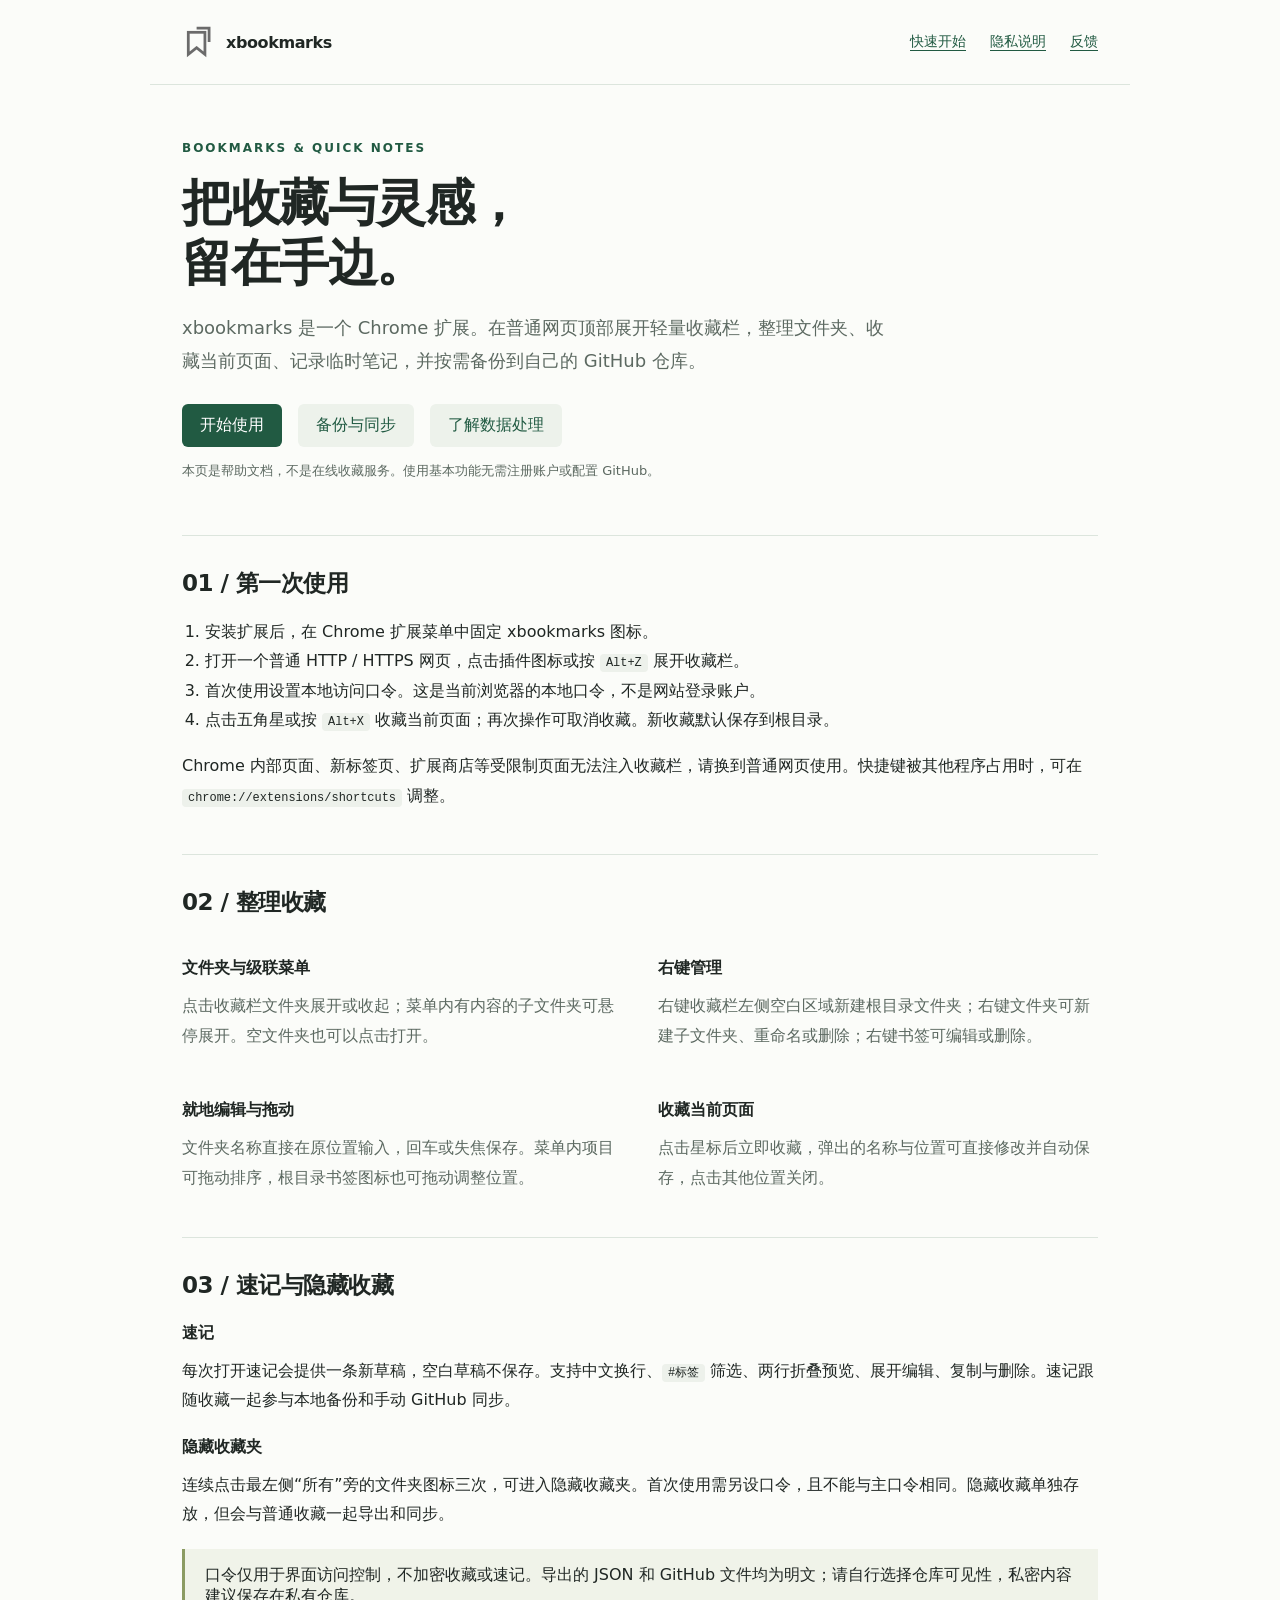
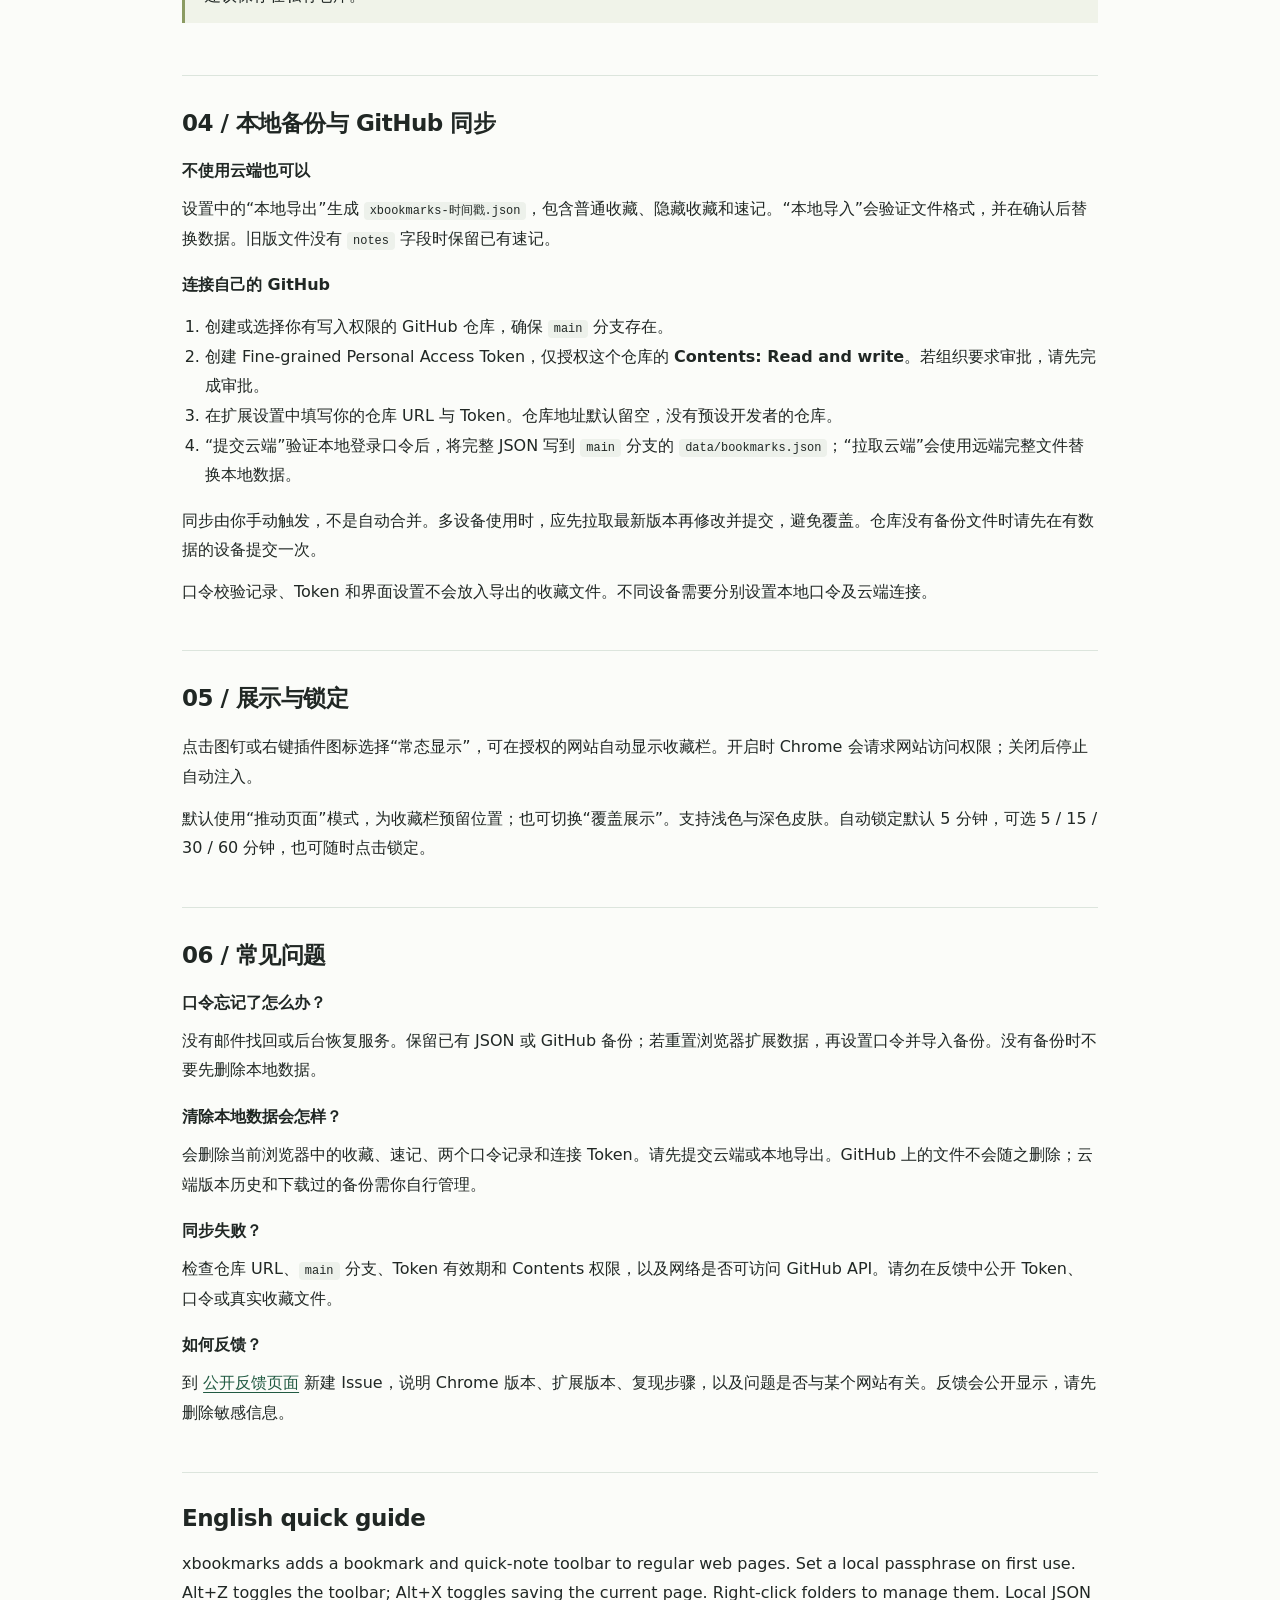
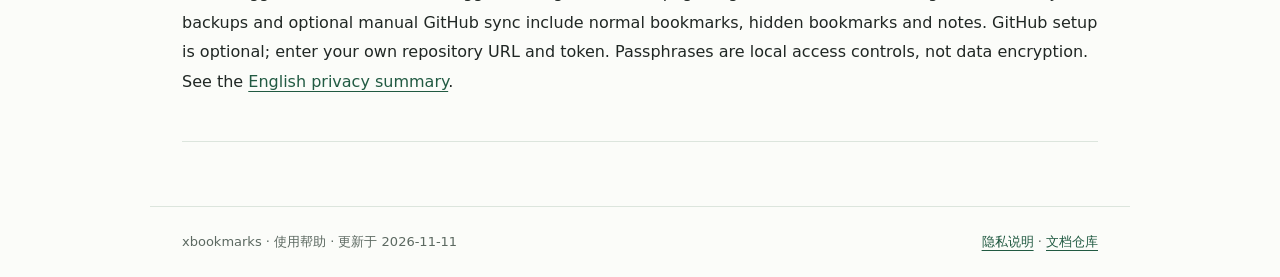
==== index.html @ 3bd1b0a8 "docs: publish xbookmarks help and privacy policy" ====
<!doctype html>
<html lang="zh-CN"><head><meta charset="utf-8"><meta name="viewport" content="width=device-width,initial-scale=1"><meta name="description" content="xbookmarks 使用帮助：网页顶部收藏栏、文件夹、速记、本地备份及 GitHub 同步。"><title>xbookmarks · 使用帮助</title><link rel="icon" href="icon.png"><link rel="stylesheet" href="style.css"></head><body>
<header><a class="brand" href="./"><img src="icon.png" alt="">xbookmarks</a><nav><a href="#start">快速开始</a><a href="privacy.html">隐私说明</a><a href="https://github.com/in23555/xbookmarks-help/issues">反馈</a></nav></header>
<main><div class="hero"><div class="eyebrow">Bookmarks &amp; quick notes</div><h1>把收藏与灵感，<br>留在手边。</h1><p class="lead">xbookmarks 是一个 Chrome 扩展。在普通网页顶部展开轻量收藏栏，整理文件夹、收藏当前页面、记录临时笔记，并按需备份到自己的 GitHub 仓库。</p><div class="links"><a class="button" href="#start">开始使用</a><a class="button quiet" href="#backup">备份与同步</a><a class="button quiet" href="privacy.html">了解数据处理</a></div><p class="small">本页是帮助文档，不是在线收藏服务。使用基本功能无需注册账户或配置 GitHub。</p></div>
<section id="start"><h2>01 / 第一次使用</h2><ol><li>安装扩展后，在 Chrome 扩展菜单中固定 xbookmarks 图标。</li><li>打开一个普通 HTTP / HTTPS 网页，点击插件图标或按 <kbd>Alt+Z</kbd> 展开收藏栏。</li><li>首次使用设置本地访问口令。这是当前浏览器的本地口令，不是网站登录账户。</li><li>点击五角星或按 <kbd>Alt+X</kbd> 收藏当前页面；再次操作可取消收藏。新收藏默认保存到根目录。</li></ol><p>Chrome 内部页面、新标签页、扩展商店等受限制页面无法注入收藏栏，请换到普通网页使用。快捷键被其他程序占用时，可在 <code>chrome://extensions/shortcuts</code> 调整。</p></section>
<section><h2>02 / 整理收藏</h2><div class="grid"><div><h3>文件夹与级联菜单</h3><p>点击收藏栏文件夹展开或收起；菜单内有内容的子文件夹可悬停展开。空文件夹也可以点击打开。</p></div><div><h3>右键管理</h3><p>右键收藏栏左侧空白区域新建根目录文件夹；右键文件夹可新建子文件夹、重命名或删除；右键书签可编辑或删除。</p></div><div><h3>就地编辑与拖动</h3><p>文件夹名称直接在原位置输入，回车或失焦保存。菜单内项目可拖动排序，根目录书签图标也可拖动调整位置。</p></div><div><h3>收藏当前页面</h3><p>点击星标后立即收藏，弹出的名称与位置可直接修改并自动保存，点击其他位置关闭。</p></div></div></section>
<section><h2>03 / 速记与隐藏收藏</h2><h3>速记</h3><p>每次打开速记会提供一条新草稿，空白草稿不保存。支持中文换行、<code>#标签</code> 筛选、两行折叠预览、展开编辑、复制与删除。速记跟随收藏一起参与本地备份和手动 GitHub 同步。</p><h3>隐藏收藏夹</h3><p>连续点击最左侧“所有”旁的文件夹图标三次，可进入隐藏收藏夹。首次使用需另设口令，且不能与主口令相同。隐藏收藏单独存放，但会与普通收藏一起导出和同步。</p><div class="notice">口令仅用于界面访问控制，不加密收藏或速记。导出的 JSON 和 GitHub 文件均为明文；请自行选择仓库可见性，私密内容建议保存在私有仓库。</div></section>
<section id="backup"><h2>04 / 本地备份与 GitHub 同步</h2><h3>不使用云端也可以</h3><p>设置中的“本地导出”生成 <code>xbookmarks-时间戳.json</code>，包含普通收藏、隐藏收藏和速记。“本地导入”会验证文件格式，并在确认后替换数据。旧版文件没有 <code>notes</code> 字段时保留已有速记。</p><h3>连接自己的 GitHub</h3><ol><li>创建或选择你有写入权限的 GitHub 仓库，确保 <code>main</code> 分支存在。</li><li>创建 Fine-grained Personal Access Token，仅授权这个仓库的 <strong>Contents: Read and write</strong>。若组织要求审批，请先完成审批。</li><li>在扩展设置中填写你的仓库 URL 与 Token。仓库地址默认留空，没有预设开发者的仓库。</li><li>“提交云端”验证本地登录口令后，将完整 JSON 写到 <code>main</code> 分支的 <code>data/bookmarks.json</code>；“拉取云端”会使用远端完整文件替换本地数据。</li></ol><p>同步由你手动触发，不是自动合并。多设备使用时，应先拉取最新版本再修改并提交，避免覆盖。仓库没有备份文件时请先在有数据的设备提交一次。</p><p>口令校验记录、Token 和界面设置不会放入导出的收藏文件。不同设备需要分别设置本地口令及云端连接。</p></section>
<section><h2>05 / 展示与锁定</h2><p>点击图钉或右键插件图标选择“常态显示”，可在授权的网站自动显示收藏栏。开启时 Chrome 会请求网站访问权限；关闭后停止自动注入。</p><p>默认使用“推动页面”模式，为收藏栏预留位置；也可切换“覆盖展示”。支持浅色与深色皮肤。自动锁定默认 5 分钟，可选 5 / 15 / 30 / 60 分钟，也可随时点击锁定。</p></section>
<section><h2>06 / 常见问题</h2><h3>口令忘记了怎么办？</h3><p>没有邮件找回或后台恢复服务。保留已有 JSON 或 GitHub 备份；若重置浏览器扩展数据，再设置口令并导入备份。没有备份时不要先删除本地数据。</p><h3>清除本地数据会怎样？</h3><p>会删除当前浏览器中的收藏、速记、两个口令记录和连接 Token。请先提交云端或本地导出。GitHub 上的文件不会随之删除；云端版本历史和下载过的备份需你自行管理。</p><h3>同步失败？</h3><p>检查仓库 URL、<code>main</code> 分支、Token 有效期和 Contents 权限，以及网络是否可访问 GitHub API。请勿在反馈中公开 Token、口令或真实收藏文件。</p><h3>如何反馈？</h3><p>到 <a href="https://github.com/in23555/xbookmarks-help/issues">公开反馈页面</a> 新建 Issue，说明 Chrome 版本、扩展版本、复现步骤，以及问题是否与某个网站有关。反馈会公开显示，请先删除敏感信息。</p></section>
<section lang="en"><h2>English quick guide</h2><p>xbookmarks adds a bookmark and quick-note toolbar to regular web pages. Set a local passphrase on first use. Alt+Z toggles the toolbar; Alt+X toggles saving the current page. Right-click folders to manage them. Local JSON backups and optional manual GitHub sync include normal bookmarks, hidden bookmarks and notes. GitHub setup is optional; enter your own repository URL and token. Passphrases are local access controls, not data encryption. See the <a href="privacy.html#english">English privacy summary</a>.</p></section>
</main><footer><span>xbookmarks · 使用帮助 · 更新于 2026-11-11</span><span><a href="privacy.html">隐私说明</a> · <a href="https://github.com/in23555/xbookmarks-help">文档仓库</a></span></footer></body></html>
---- style.css ----
:root{color-scheme:light;--ink:#202724;--muted:#5c6961;--line:#dce5dd;--paper:#fbfcf9;--accent:#215a42;font-family:system-ui,"Microsoft YaHei UI",sans-serif;background:var(--paper);color:var(--ink)}*{box-sizing:border-box}body{margin:0}a{color:var(--accent);text-underline-offset:4px}header,main,footer{max-width:980px;margin:auto;padding:26px 32px}header{display:flex;align-items:center;justify-content:space-between;border-bottom:1px solid var(--line)}.brand{display:flex;align-items:center;gap:12px;text-decoration:none;color:var(--ink);font-weight:700;letter-spacing:-.4px}.brand img{width:32px;height:32px}nav{display:flex;gap:24px;font-size:14px}main{padding-top:56px;padding-bottom:64px}.eyebrow{font-size:12px;font-weight:650;letter-spacing:2px;color:var(--accent);text-transform:uppercase}h1{font-size:clamp(30px,5vw,50px);letter-spacing:-1.5px;line-height:1.2;margin:18px 0}h2{font-size:23px;letter-spacing:-.5px;margin:0 0 18px}h3{font-size:16px;margin:22px 0 8px}p,li{line-height:1.85}p{margin:12px 0}.lead{max-width:720px;font-size:18px;color:var(--muted)}.hero{padding-bottom:40px;border-bottom:1px solid var(--line)}.links{display:flex;gap:16px;margin-top:26px;flex-wrap:wrap}.button{display:inline-block;padding:11px 18px;background:var(--accent);color:white;border-radius:6px;text-decoration:none}.quiet{background:#edf2eb;color:var(--accent)}section{padding:32px 0;border-bottom:1px solid var(--line)}.grid{display:grid;grid-template-columns:1fr 1fr;gap:16px 36px}.grid p{color:var(--muted)}code,kbd{background:#edf1eb;padding:2px 6px;border-radius:4px;font-size:.92em;overflow-wrap:anywhere}table{border-collapse:collapse;width:100%;font-size:14px}td,th{border-bottom:1px solid var(--line);padding:12px;text-align:left;vertical-align:top}th{font-weight:650}ul,ol{padding-left:23px}.notice{padding:16px 20px;background:#f0f3e9;border-left:3px solid #8b9b62;margin:20px 0}.small,footer{font-size:13px;color:var(--muted)}footer{border-top:1px solid var(--line);display:flex;justify-content:space-between;gap:12px}strong{font-weight:650}@media(max-width:620px){header,main,footer{padding-left:20px;padding-right:20px}nav{gap:12px}.grid{grid-template-columns:1fr}main{padding-top:36px}footer{display:block}table{font-size:12px}td,th{padding:8px}}
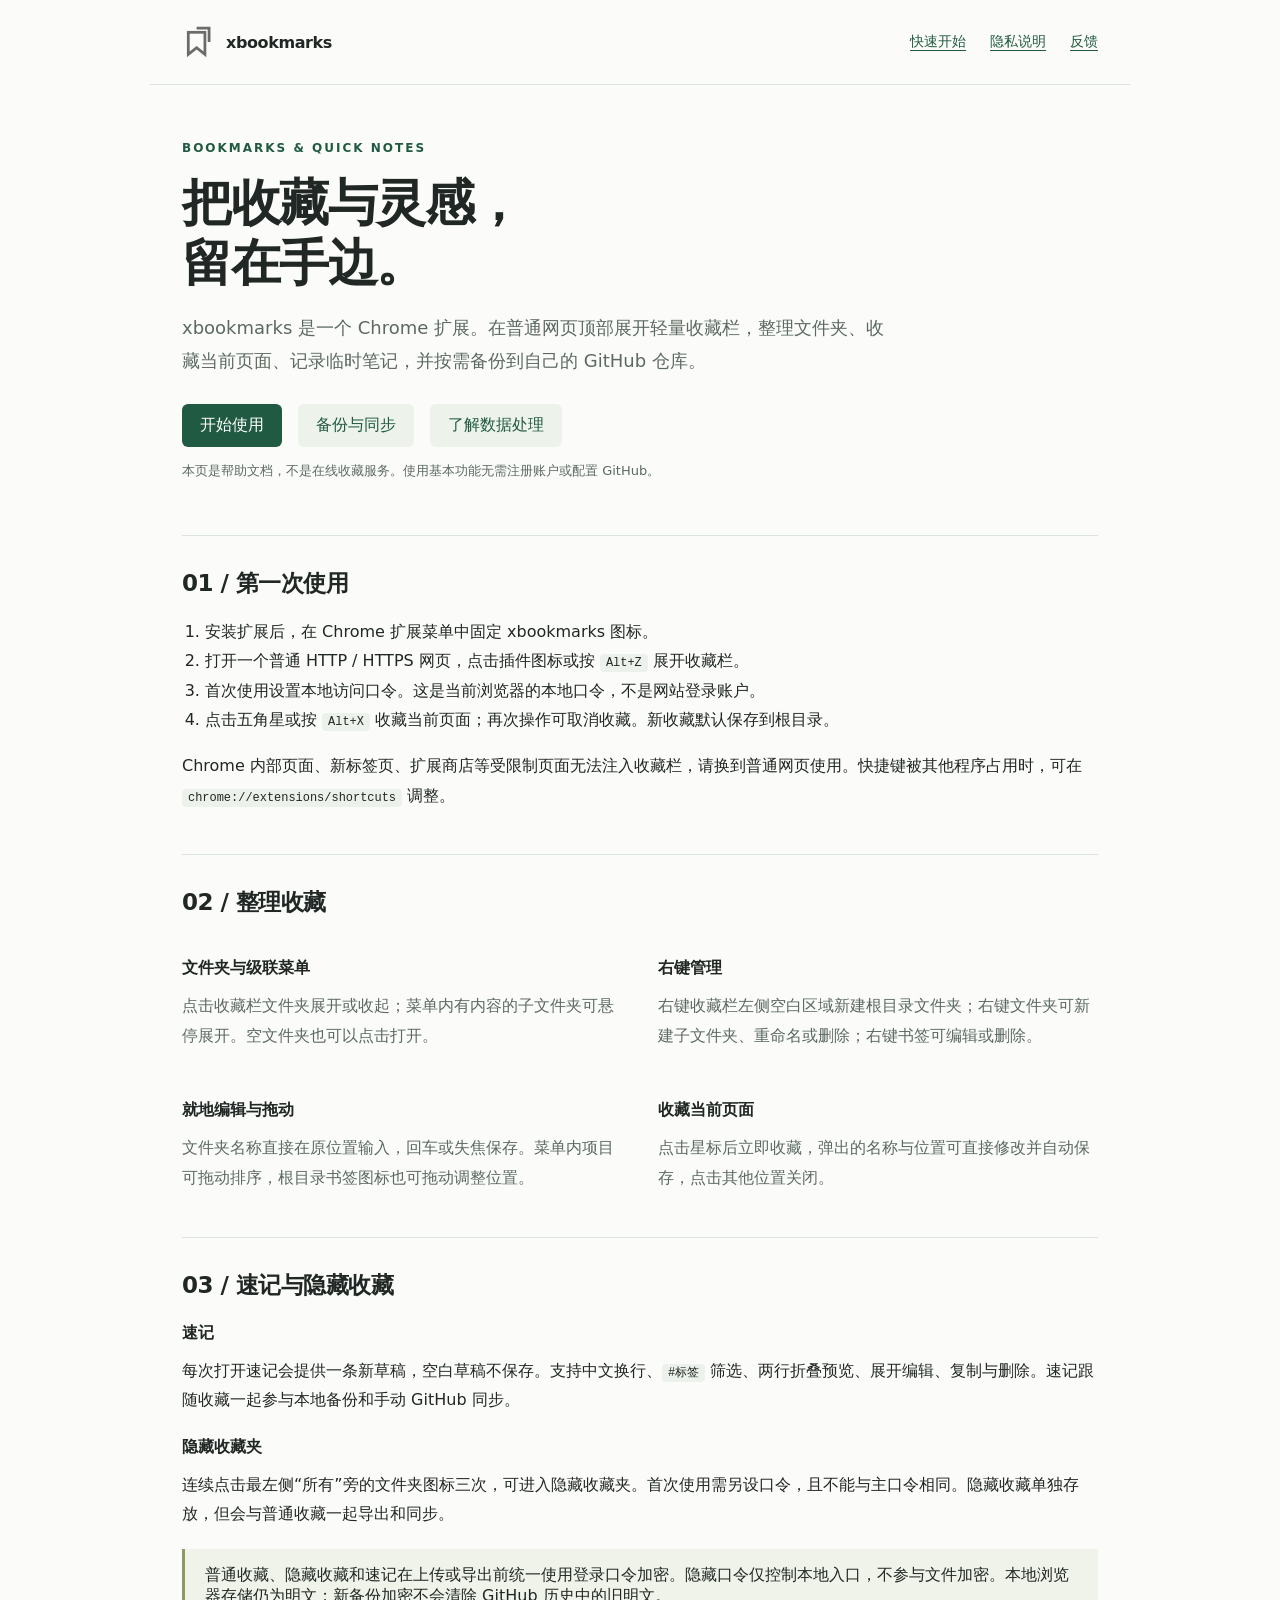
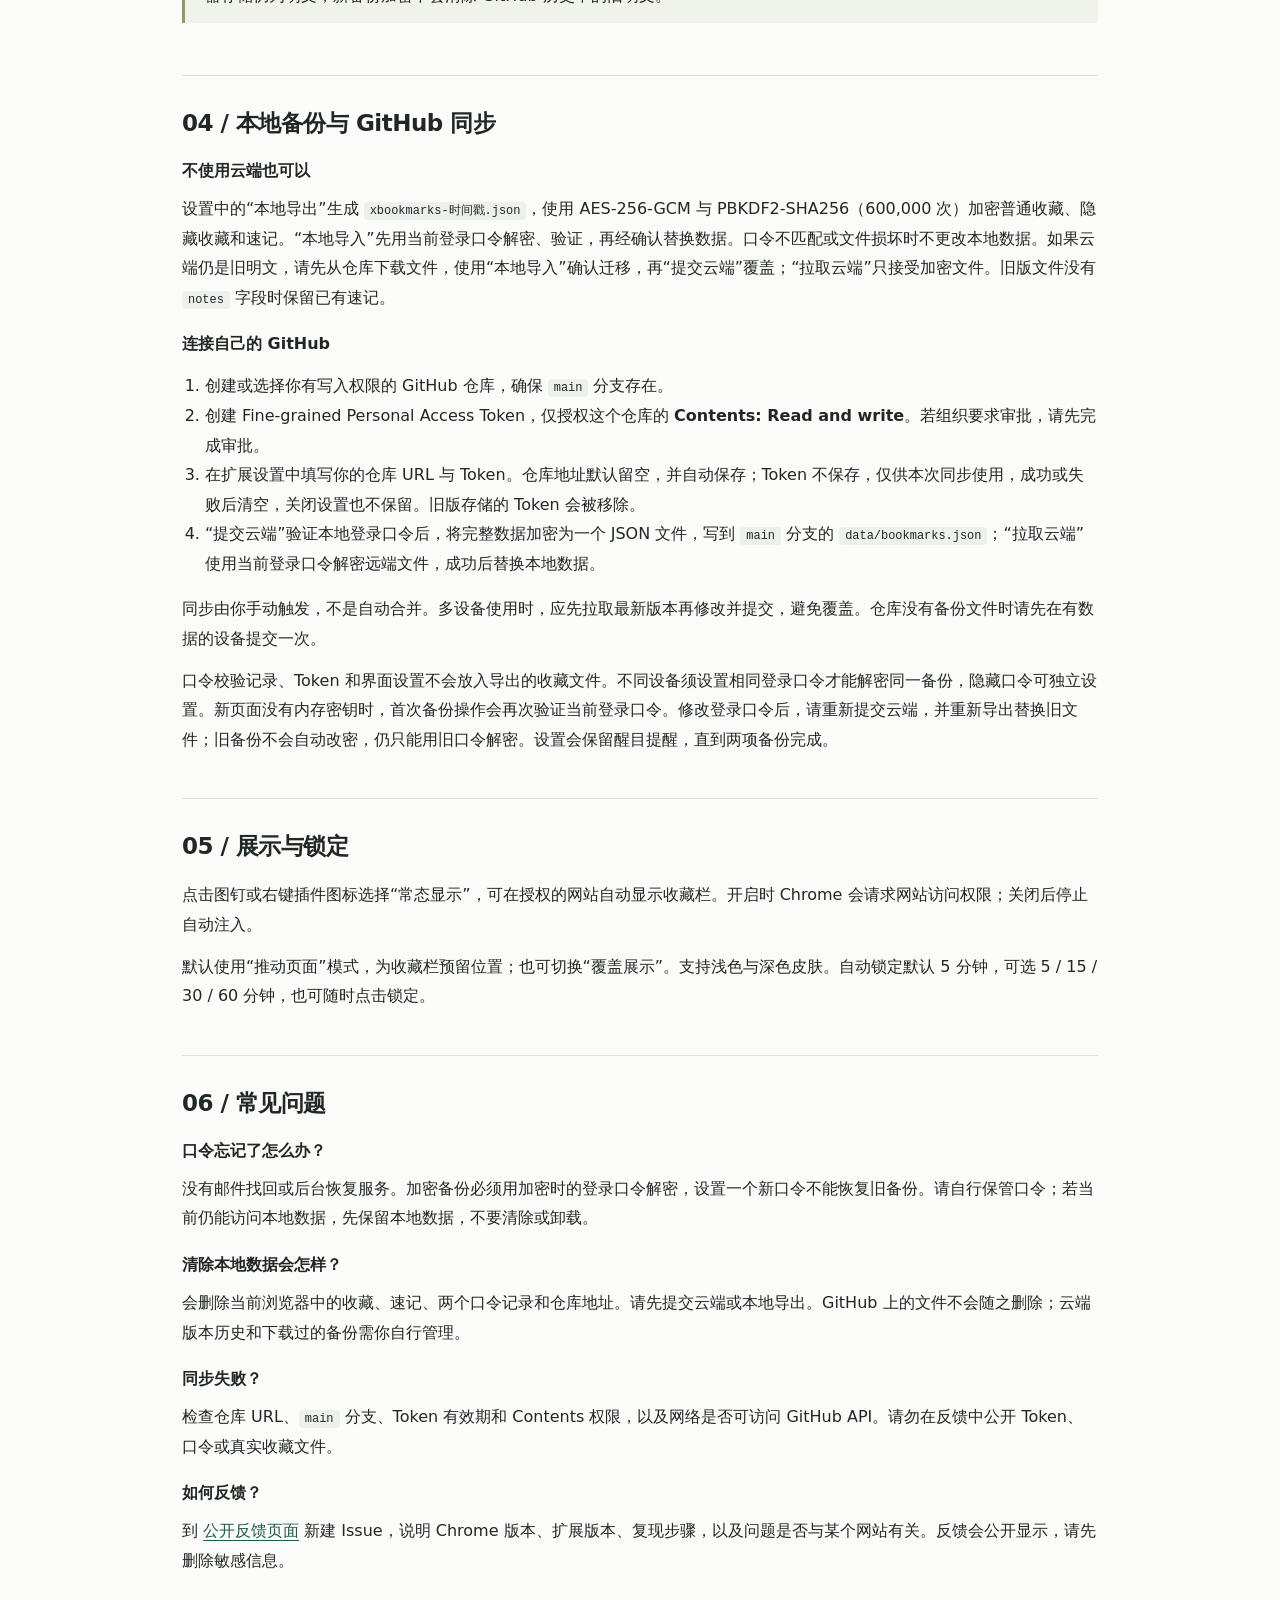
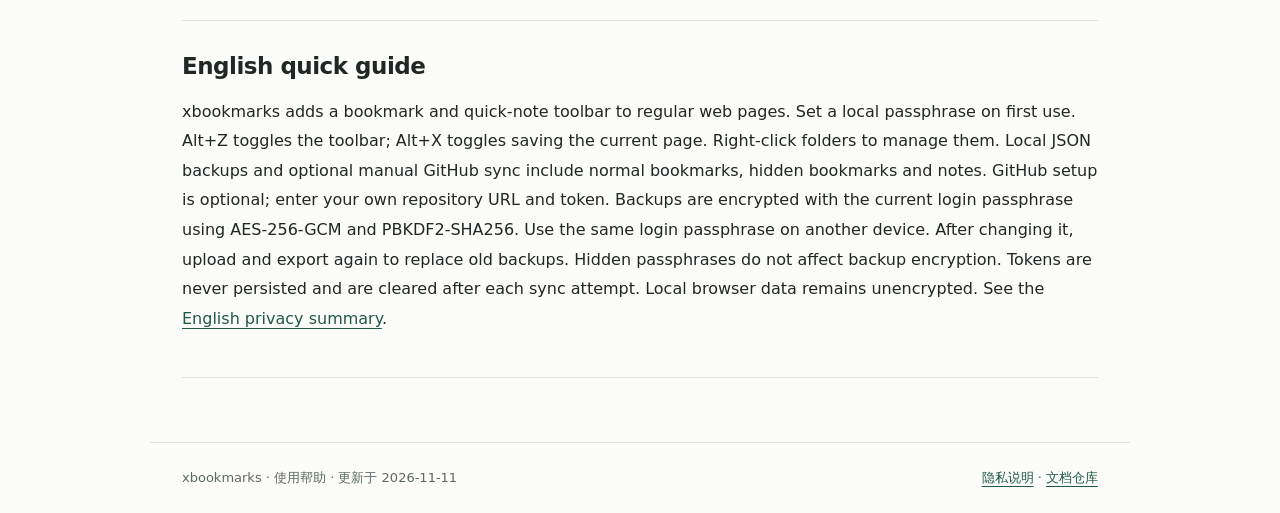
==== commit 2cb47961: "docs: explain encrypted backups and migration" ====
--- a/index.html
+++ b/index.html
@@ -4,9 +4,9 @@
 <main><div class="hero"><div class="eyebrow">Bookmarks &amp; quick notes</div><h1>把收藏与灵感，<br>留在手边。</h1><p class="lead">xbookmarks 是一个 Chrome 扩展。在普通网页顶部展开轻量收藏栏，整理文件夹、收藏当前页面、记录临时笔记，并按需备份到自己的 GitHub 仓库。</p><div class="links"><a class="button" href="#start">开始使用</a><a class="button quiet" href="#backup">备份与同步</a><a class="button quiet" href="privacy.html">了解数据处理</a></div><p class="small">本页是帮助文档，不是在线收藏服务。使用基本功能无需注册账户或配置 GitHub。</p></div>
 <section id="start"><h2>01 / 第一次使用</h2><ol><li>安装扩展后，在 Chrome 扩展菜单中固定 xbookmarks 图标。</li><li>打开一个普通 HTTP / HTTPS 网页，点击插件图标或按 <kbd>Alt+Z</kbd> 展开收藏栏。</li><li>首次使用设置本地访问口令。这是当前浏览器的本地口令，不是网站登录账户。</li><li>点击五角星或按 <kbd>Alt+X</kbd> 收藏当前页面；再次操作可取消收藏。新收藏默认保存到根目录。</li></ol><p>Chrome 内部页面、新标签页、扩展商店等受限制页面无法注入收藏栏，请换到普通网页使用。快捷键被其他程序占用时，可在 <code>chrome://extensions/shortcuts</code> 调整。</p></section>
 <section><h2>02 / 整理收藏</h2><div class="grid"><div><h3>文件夹与级联菜单</h3><p>点击收藏栏文件夹展开或收起；菜单内有内容的子文件夹可悬停展开。空文件夹也可以点击打开。</p></div><div><h3>右键管理</h3><p>右键收藏栏左侧空白区域新建根目录文件夹；右键文件夹可新建子文件夹、重命名或删除；右键书签可编辑或删除。</p></div><div><h3>就地编辑与拖动</h3><p>文件夹名称直接在原位置输入，回车或失焦保存。菜单内项目可拖动排序，根目录书签图标也可拖动调整位置。</p></div><div><h3>收藏当前页面</h3><p>点击星标后立即收藏，弹出的名称与位置可直接修改并自动保存，点击其他位置关闭。</p></div></div></section>
-<section><h2>03 / 速记与隐藏收藏</h2><h3>速记</h3><p>每次打开速记会提供一条新草稿，空白草稿不保存。支持中文换行、<code>#标签</code> 筛选、两行折叠预览、展开编辑、复制与删除。速记跟随收藏一起参与本地备份和手动 GitHub 同步。</p><h3>隐藏收藏夹</h3><p>连续点击最左侧“所有”旁的文件夹图标三次，可进入隐藏收藏夹。首次使用需另设口令，且不能与主口令相同。隐藏收藏单独存放，但会与普通收藏一起导出和同步。</p><div class="notice">口令仅用于界面访问控制，不加密收藏或速记。导出的 JSON 和 GitHub 文件均为明文；请自行选择仓库可见性，私密内容建议保存在私有仓库。</div></section>
-<section id="backup"><h2>04 / 本地备份与 GitHub 同步</h2><h3>不使用云端也可以</h3><p>设置中的“本地导出”生成 <code>xbookmarks-时间戳.json</code>，包含普通收藏、隐藏收藏和速记。“本地导入”会验证文件格式，并在确认后替换数据。旧版文件没有 <code>notes</code> 字段时保留已有速记。</p><h3>连接自己的 GitHub</h3><ol><li>创建或选择你有写入权限的 GitHub 仓库，确保 <code>main</code> 分支存在。</li><li>创建 Fine-grained Personal Access Token，仅授权这个仓库的 <strong>Contents: Read and write</strong>。若组织要求审批，请先完成审批。</li><li>在扩展设置中填写你的仓库 URL 与 Token。仓库地址默认留空，没有预设开发者的仓库。</li><li>“提交云端”验证本地登录口令后，将完整 JSON 写到 <code>main</code> 分支的 <code>data/bookmarks.json</code>；“拉取云端”会使用远端完整文件替换本地数据。</li></ol><p>同步由你手动触发，不是自动合并。多设备使用时，应先拉取最新版本再修改并提交，避免覆盖。仓库没有备份文件时请先在有数据的设备提交一次。</p><p>口令校验记录、Token 和界面设置不会放入导出的收藏文件。不同设备需要分别设置本地口令及云端连接。</p></section>
+<section><h2>03 / 速记与隐藏收藏</h2><h3>速记</h3><p>每次打开速记会提供一条新草稿，空白草稿不保存。支持中文换行、<code>#标签</code> 筛选、两行折叠预览、展开编辑、复制与删除。速记跟随收藏一起参与本地备份和手动 GitHub 同步。</p><h3>隐藏收藏夹</h3><p>连续点击最左侧“所有”旁的文件夹图标三次，可进入隐藏收藏夹。首次使用需另设口令，且不能与主口令相同。隐藏收藏单独存放，但会与普通收藏一起导出和同步。</p><div class="notice">普通收藏、隐藏收藏和速记在上传或导出前统一使用登录口令加密。隐藏口令仅控制本地入口，不参与文件加密。本地浏览器存储仍为明文；新备份加密不会清除 GitHub 历史中的旧明文。</div></section>
+<section id="backup"><h2>04 / 本地备份与 GitHub 同步</h2><h3>不使用云端也可以</h3><p>设置中的“本地导出”生成 <code>xbookmarks-时间戳.json</code>，使用 AES-256-GCM 与 PBKDF2-SHA256（600,000 次）加密普通收藏、隐藏收藏和速记。“本地导入”先用当前登录口令解密、验证，再经确认替换数据。口令不匹配或文件损坏时不更改本地数据。如果云端仍是旧明文，请先从仓库下载文件，使用“本地导入”确认迁移，再“提交云端”覆盖；“拉取云端”只接受加密文件。旧版文件没有 <code>notes</code> 字段时保留已有速记。</p><h3>连接自己的 GitHub</h3><ol><li>创建或选择你有写入权限的 GitHub 仓库，确保 <code>main</code> 分支存在。</li><li>创建 Fine-grained Personal Access Token，仅授权这个仓库的 <strong>Contents: Read and write</strong>。若组织要求审批，请先完成审批。</li><li>在扩展设置中填写你的仓库 URL 与 Token。仓库地址默认留空，并自动保存；Token 不保存，仅供本次同步使用，成功或失败后清空，关闭设置也不保留。旧版存储的 Token 会被移除。</li><li>“提交云端”验证本地登录口令后，将完整数据加密为一个 JSON 文件，写到 <code>main</code> 分支的 <code>data/bookmarks.json</code>；“拉取云端”使用当前登录口令解密远端文件，成功后替换本地数据。</li></ol><p>同步由你手动触发，不是自动合并。多设备使用时，应先拉取最新版本再修改并提交，避免覆盖。仓库没有备份文件时请先在有数据的设备提交一次。</p><p>口令校验记录、Token 和界面设置不会放入导出的收藏文件。不同设备须设置相同登录口令才能解密同一备份，隐藏口令可独立设置。新页面没有内存密钥时，首次备份操作会再次验证当前登录口令。修改登录口令后，请重新提交云端，并重新导出替换旧文件；旧备份不会自动改密，仍只能用旧口令解密。设置会保留醒目提醒，直到两项备份完成。</p></section>
 <section><h2>05 / 展示与锁定</h2><p>点击图钉或右键插件图标选择“常态显示”，可在授权的网站自动显示收藏栏。开启时 Chrome 会请求网站访问权限；关闭后停止自动注入。</p><p>默认使用“推动页面”模式，为收藏栏预留位置；也可切换“覆盖展示”。支持浅色与深色皮肤。自动锁定默认 5 分钟，可选 5 / 15 / 30 / 60 分钟，也可随时点击锁定。</p></section>
-<section><h2>06 / 常见问题</h2><h3>口令忘记了怎么办？</h3><p>没有邮件找回或后台恢复服务。保留已有 JSON 或 GitHub 备份；若重置浏览器扩展数据，再设置口令并导入备份。没有备份时不要先删除本地数据。</p><h3>清除本地数据会怎样？</h3><p>会删除当前浏览器中的收藏、速记、两个口令记录和连接 Token。请先提交云端或本地导出。GitHub 上的文件不会随之删除；云端版本历史和下载过的备份需你自行管理。</p><h3>同步失败？</h3><p>检查仓库 URL、<code>main</code> 分支、Token 有效期和 Contents 权限，以及网络是否可访问 GitHub API。请勿在反馈中公开 Token、口令或真实收藏文件。</p><h3>如何反馈？</h3><p>到 <a href="https://github.com/in23555/xbookmarks-help/issues">公开反馈页面</a> 新建 Issue，说明 Chrome 版本、扩展版本、复现步骤，以及问题是否与某个网站有关。反馈会公开显示，请先删除敏感信息。</p></section>
-<section lang="en"><h2>English quick guide</h2><p>xbookmarks adds a bookmark and quick-note toolbar to regular web pages. Set a local passphrase on first use. Alt+Z toggles the toolbar; Alt+X toggles saving the current page. Right-click folders to manage them. Local JSON backups and optional manual GitHub sync include normal bookmarks, hidden bookmarks and notes. GitHub setup is optional; enter your own repository URL and token. Passphrases are local access controls, not data encryption. See the <a href="privacy.html#english">English privacy summary</a>.</p></section>
+<section><h2>06 / 常见问题</h2><h3>口令忘记了怎么办？</h3><p>没有邮件找回或后台恢复服务。加密备份必须用加密时的登录口令解密，设置一个新口令不能恢复旧备份。请自行保管口令；若当前仍能访问本地数据，先保留本地数据，不要清除或卸载。</p><h3>清除本地数据会怎样？</h3><p>会删除当前浏览器中的收藏、速记、两个口令记录和仓库地址。请先提交云端或本地导出。GitHub 上的文件不会随之删除；云端版本历史和下载过的备份需你自行管理。</p><h3>同步失败？</h3><p>检查仓库 URL、<code>main</code> 分支、Token 有效期和 Contents 权限，以及网络是否可访问 GitHub API。请勿在反馈中公开 Token、口令或真实收藏文件。</p><h3>如何反馈？</h3><p>到 <a href="https://github.com/in23555/xbookmarks-help/issues">公开反馈页面</a> 新建 Issue，说明 Chrome 版本、扩展版本、复现步骤，以及问题是否与某个网站有关。反馈会公开显示，请先删除敏感信息。</p></section>
+<section lang="en"><h2>English quick guide</h2><p>xbookmarks adds a bookmark and quick-note toolbar to regular web pages. Set a local passphrase on first use. Alt+Z toggles the toolbar; Alt+X toggles saving the current page. Right-click folders to manage them. Local JSON backups and optional manual GitHub sync include normal bookmarks, hidden bookmarks and notes. GitHub setup is optional; enter your own repository URL and token. Backups are encrypted with the current login passphrase using AES-256-GCM and PBKDF2-SHA256. Use the same login passphrase on another device. After changing it, upload and export again to replace old backups. Hidden passphrases do not affect backup encryption. Tokens are never persisted and are cleared after each sync attempt. Local browser data remains unencrypted. See the <a href="privacy.html#english">English privacy summary</a>.</p></section>
 </main><footer><span>xbookmarks · 使用帮助 · 更新于 2026-11-11</span><span><a href="privacy.html">隐私说明</a> · <a href="https://github.com/in23555/xbookmarks-help">文档仓库</a></span></footer></body></html>
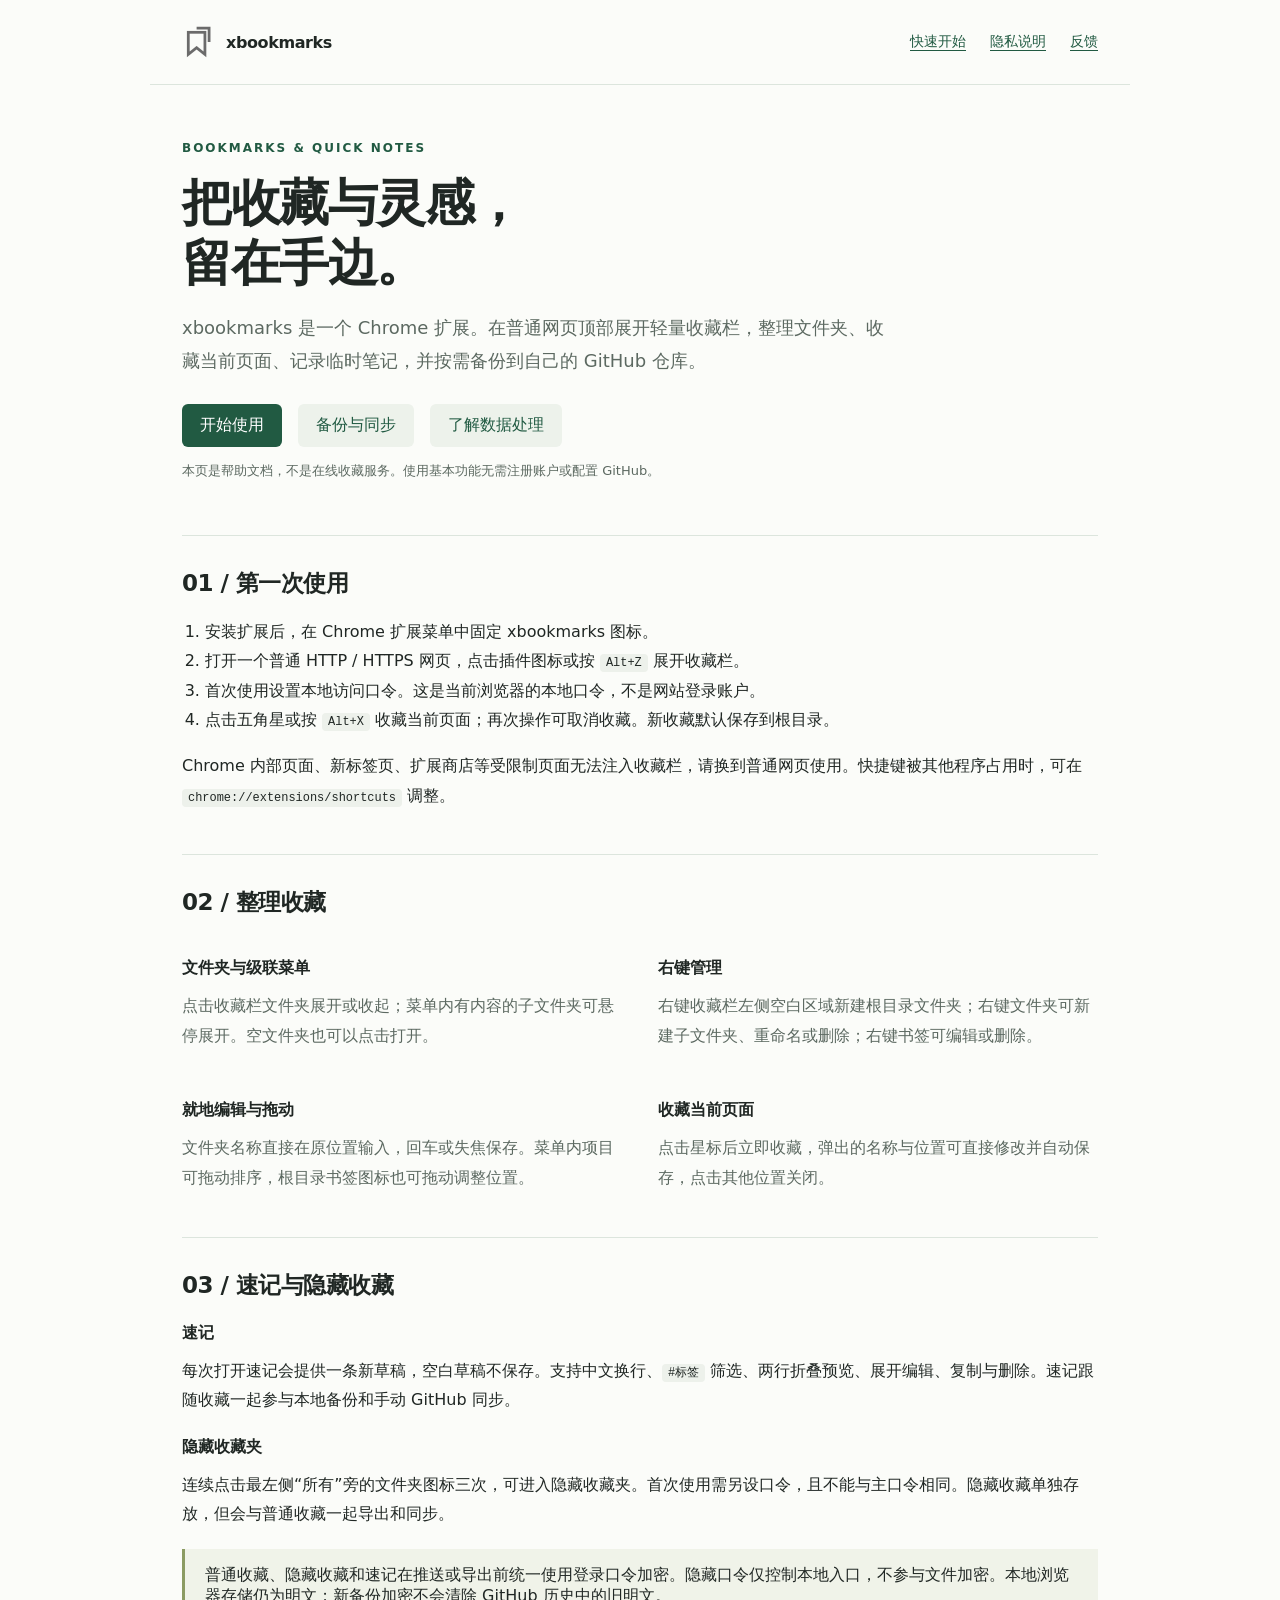
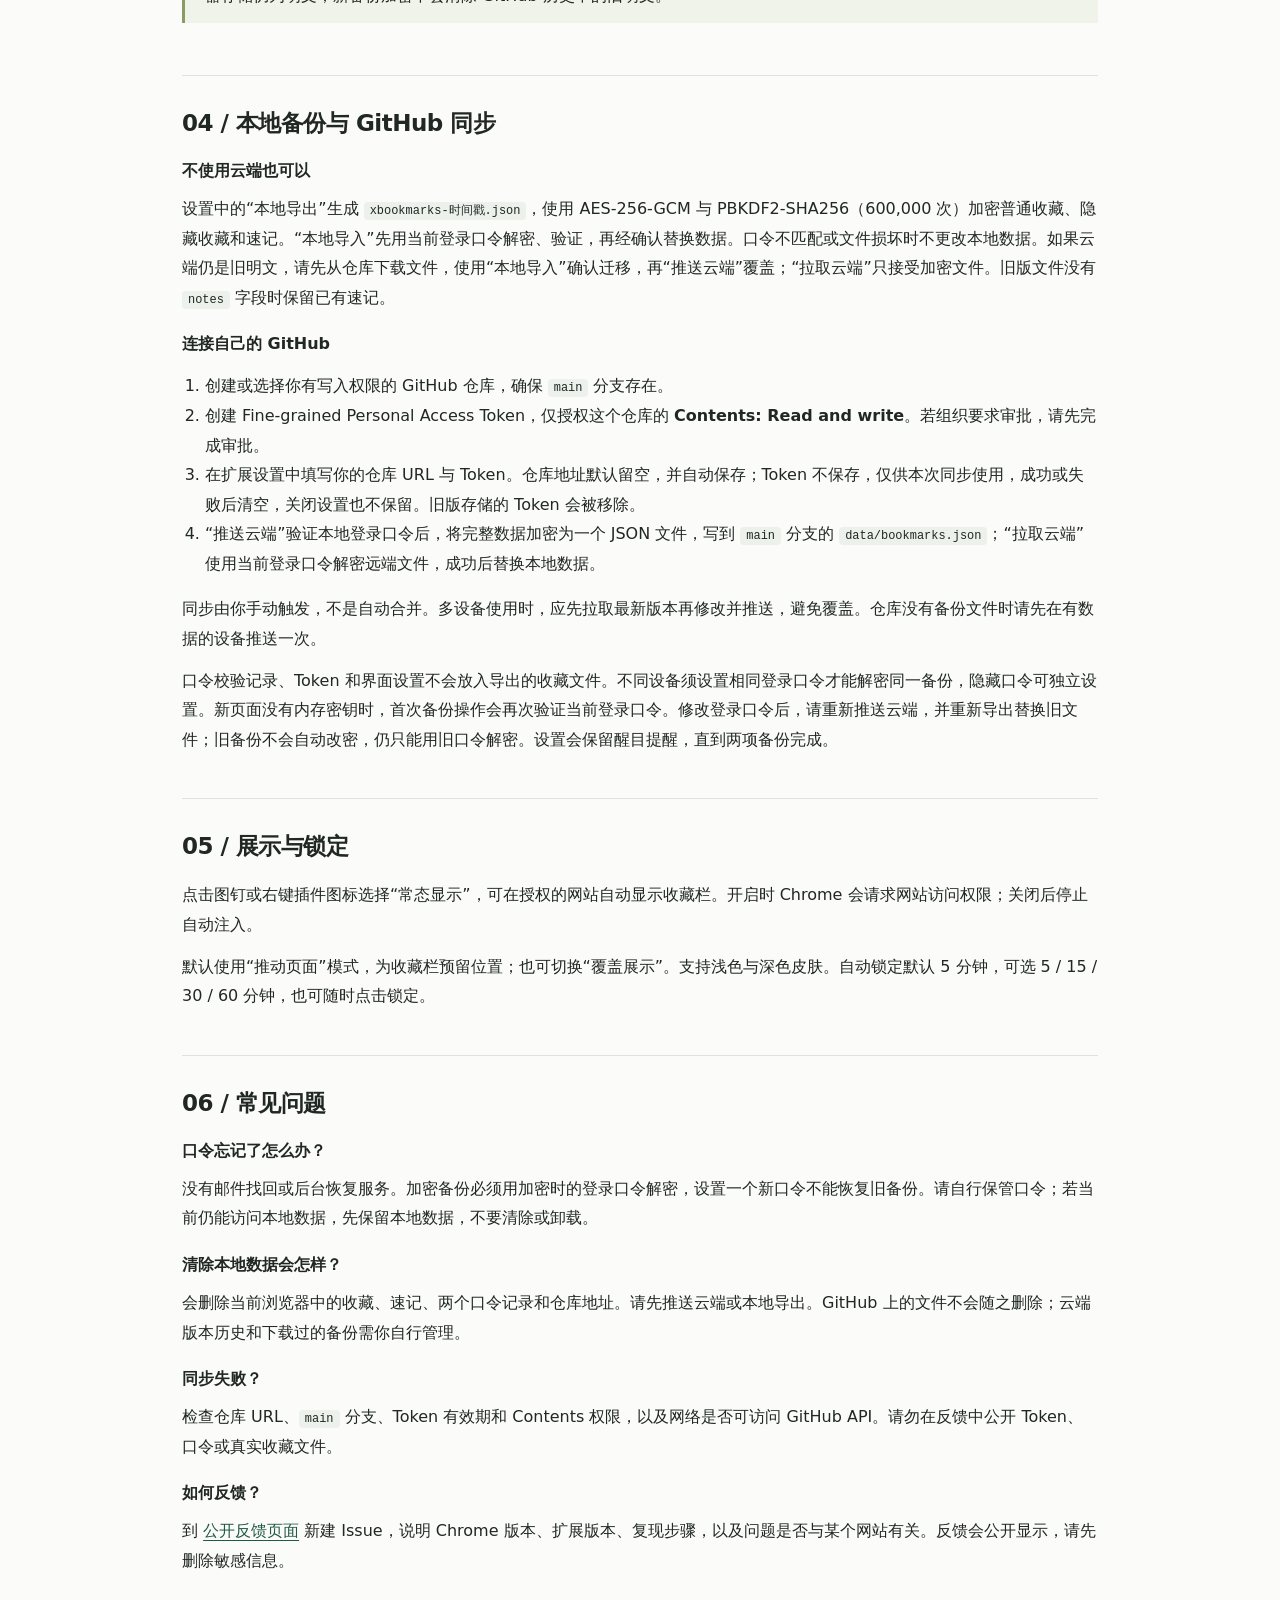
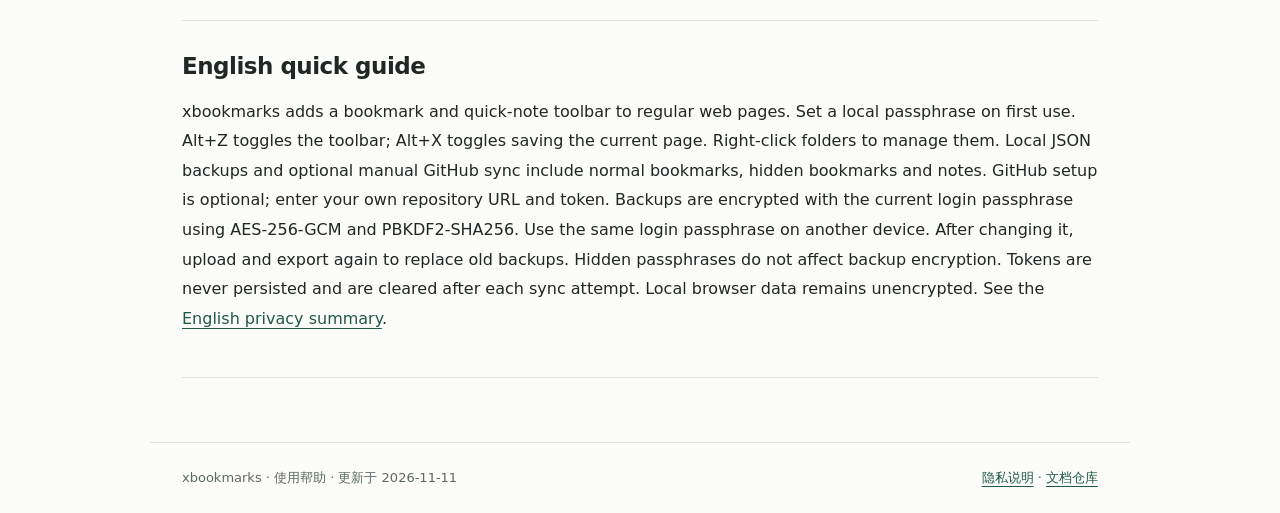
==== commit d26de1bc: "docs: use push wording for cloud sync" ====
--- a/index.html
+++ b/index.html
@@ -4,9 +4,9 @@
 <main><div class="hero"><div class="eyebrow">Bookmarks &amp; quick notes</div><h1>把收藏与灵感，<br>留在手边。</h1><p class="lead">xbookmarks 是一个 Chrome 扩展。在普通网页顶部展开轻量收藏栏，整理文件夹、收藏当前页面、记录临时笔记，并按需备份到自己的 GitHub 仓库。</p><div class="links"><a class="button" href="#start">开始使用</a><a class="button quiet" href="#backup">备份与同步</a><a class="button quiet" href="privacy.html">了解数据处理</a></div><p class="small">本页是帮助文档，不是在线收藏服务。使用基本功能无需注册账户或配置 GitHub。</p></div>
 <section id="start"><h2>01 / 第一次使用</h2><ol><li>安装扩展后，在 Chrome 扩展菜单中固定 xbookmarks 图标。</li><li>打开一个普通 HTTP / HTTPS 网页，点击插件图标或按 <kbd>Alt+Z</kbd> 展开收藏栏。</li><li>首次使用设置本地访问口令。这是当前浏览器的本地口令，不是网站登录账户。</li><li>点击五角星或按 <kbd>Alt+X</kbd> 收藏当前页面；再次操作可取消收藏。新收藏默认保存到根目录。</li></ol><p>Chrome 内部页面、新标签页、扩展商店等受限制页面无法注入收藏栏，请换到普通网页使用。快捷键被其他程序占用时，可在 <code>chrome://extensions/shortcuts</code> 调整。</p></section>
 <section><h2>02 / 整理收藏</h2><div class="grid"><div><h3>文件夹与级联菜单</h3><p>点击收藏栏文件夹展开或收起；菜单内有内容的子文件夹可悬停展开。空文件夹也可以点击打开。</p></div><div><h3>右键管理</h3><p>右键收藏栏左侧空白区域新建根目录文件夹；右键文件夹可新建子文件夹、重命名或删除；右键书签可编辑或删除。</p></div><div><h3>就地编辑与拖动</h3><p>文件夹名称直接在原位置输入，回车或失焦保存。菜单内项目可拖动排序，根目录书签图标也可拖动调整位置。</p></div><div><h3>收藏当前页面</h3><p>点击星标后立即收藏，弹出的名称与位置可直接修改并自动保存，点击其他位置关闭。</p></div></div></section>
-<section><h2>03 / 速记与隐藏收藏</h2><h3>速记</h3><p>每次打开速记会提供一条新草稿，空白草稿不保存。支持中文换行、<code>#标签</code> 筛选、两行折叠预览、展开编辑、复制与删除。速记跟随收藏一起参与本地备份和手动 GitHub 同步。</p><h3>隐藏收藏夹</h3><p>连续点击最左侧“所有”旁的文件夹图标三次，可进入隐藏收藏夹。首次使用需另设口令，且不能与主口令相同。隐藏收藏单独存放，但会与普通收藏一起导出和同步。</p><div class="notice">普通收藏、隐藏收藏和速记在上传或导出前统一使用登录口令加密。隐藏口令仅控制本地入口，不参与文件加密。本地浏览器存储仍为明文；新备份加密不会清除 GitHub 历史中的旧明文。</div></section>
-<section id="backup"><h2>04 / 本地备份与 GitHub 同步</h2><h3>不使用云端也可以</h3><p>设置中的“本地导出”生成 <code>xbookmarks-时间戳.json</code>，使用 AES-256-GCM 与 PBKDF2-SHA256（600,000 次）加密普通收藏、隐藏收藏和速记。“本地导入”先用当前登录口令解密、验证，再经确认替换数据。口令不匹配或文件损坏时不更改本地数据。如果云端仍是旧明文，请先从仓库下载文件，使用“本地导入”确认迁移，再“提交云端”覆盖；“拉取云端”只接受加密文件。旧版文件没有 <code>notes</code> 字段时保留已有速记。</p><h3>连接自己的 GitHub</h3><ol><li>创建或选择你有写入权限的 GitHub 仓库，确保 <code>main</code> 分支存在。</li><li>创建 Fine-grained Personal Access Token，仅授权这个仓库的 <strong>Contents: Read and write</strong>。若组织要求审批，请先完成审批。</li><li>在扩展设置中填写你的仓库 URL 与 Token。仓库地址默认留空，并自动保存；Token 不保存，仅供本次同步使用，成功或失败后清空，关闭设置也不保留。旧版存储的 Token 会被移除。</li><li>“提交云端”验证本地登录口令后，将完整数据加密为一个 JSON 文件，写到 <code>main</code> 分支的 <code>data/bookmarks.json</code>；“拉取云端”使用当前登录口令解密远端文件，成功后替换本地数据。</li></ol><p>同步由你手动触发，不是自动合并。多设备使用时，应先拉取最新版本再修改并提交，避免覆盖。仓库没有备份文件时请先在有数据的设备提交一次。</p><p>口令校验记录、Token 和界面设置不会放入导出的收藏文件。不同设备须设置相同登录口令才能解密同一备份，隐藏口令可独立设置。新页面没有内存密钥时，首次备份操作会再次验证当前登录口令。修改登录口令后，请重新提交云端，并重新导出替换旧文件；旧备份不会自动改密，仍只能用旧口令解密。设置会保留醒目提醒，直到两项备份完成。</p></section>
+<section><h2>03 / 速记与隐藏收藏</h2><h3>速记</h3><p>每次打开速记会提供一条新草稿，空白草稿不保存。支持中文换行、<code>#标签</code> 筛选、两行折叠预览、展开编辑、复制与删除。速记跟随收藏一起参与本地备份和手动 GitHub 同步。</p><h3>隐藏收藏夹</h3><p>连续点击最左侧“所有”旁的文件夹图标三次，可进入隐藏收藏夹。首次使用需另设口令，且不能与主口令相同。隐藏收藏单独存放，但会与普通收藏一起导出和同步。</p><div class="notice">普通收藏、隐藏收藏和速记在推送或导出前统一使用登录口令加密。隐藏口令仅控制本地入口，不参与文件加密。本地浏览器存储仍为明文；新备份加密不会清除 GitHub 历史中的旧明文。</div></section>
+<section id="backup"><h2>04 / 本地备份与 GitHub 同步</h2><h3>不使用云端也可以</h3><p>设置中的“本地导出”生成 <code>xbookmarks-时间戳.json</code>，使用 AES-256-GCM 与 PBKDF2-SHA256（600,000 次）加密普通收藏、隐藏收藏和速记。“本地导入”先用当前登录口令解密、验证，再经确认替换数据。口令不匹配或文件损坏时不更改本地数据。如果云端仍是旧明文，请先从仓库下载文件，使用“本地导入”确认迁移，再“推送云端”覆盖；“拉取云端”只接受加密文件。旧版文件没有 <code>notes</code> 字段时保留已有速记。</p><h3>连接自己的 GitHub</h3><ol><li>创建或选择你有写入权限的 GitHub 仓库，确保 <code>main</code> 分支存在。</li><li>创建 Fine-grained Personal Access Token，仅授权这个仓库的 <strong>Contents: Read and write</strong>。若组织要求审批，请先完成审批。</li><li>在扩展设置中填写你的仓库 URL 与 Token。仓库地址默认留空，并自动保存；Token 不保存，仅供本次同步使用，成功或失败后清空，关闭设置也不保留。旧版存储的 Token 会被移除。</li><li>“推送云端”验证本地登录口令后，将完整数据加密为一个 JSON 文件，写到 <code>main</code> 分支的 <code>data/bookmarks.json</code>；“拉取云端”使用当前登录口令解密远端文件，成功后替换本地数据。</li></ol><p>同步由你手动触发，不是自动合并。多设备使用时，应先拉取最新版本再修改并推送，避免覆盖。仓库没有备份文件时请先在有数据的设备推送一次。</p><p>口令校验记录、Token 和界面设置不会放入导出的收藏文件。不同设备须设置相同登录口令才能解密同一备份，隐藏口令可独立设置。新页面没有内存密钥时，首次备份操作会再次验证当前登录口令。修改登录口令后，请重新推送云端，并重新导出替换旧文件；旧备份不会自动改密，仍只能用旧口令解密。设置会保留醒目提醒，直到两项备份完成。</p></section>
 <section><h2>05 / 展示与锁定</h2><p>点击图钉或右键插件图标选择“常态显示”，可在授权的网站自动显示收藏栏。开启时 Chrome 会请求网站访问权限；关闭后停止自动注入。</p><p>默认使用“推动页面”模式，为收藏栏预留位置；也可切换“覆盖展示”。支持浅色与深色皮肤。自动锁定默认 5 分钟，可选 5 / 15 / 30 / 60 分钟，也可随时点击锁定。</p></section>
-<section><h2>06 / 常见问题</h2><h3>口令忘记了怎么办？</h3><p>没有邮件找回或后台恢复服务。加密备份必须用加密时的登录口令解密，设置一个新口令不能恢复旧备份。请自行保管口令；若当前仍能访问本地数据，先保留本地数据，不要清除或卸载。</p><h3>清除本地数据会怎样？</h3><p>会删除当前浏览器中的收藏、速记、两个口令记录和仓库地址。请先提交云端或本地导出。GitHub 上的文件不会随之删除；云端版本历史和下载过的备份需你自行管理。</p><h3>同步失败？</h3><p>检查仓库 URL、<code>main</code> 分支、Token 有效期和 Contents 权限，以及网络是否可访问 GitHub API。请勿在反馈中公开 Token、口令或真实收藏文件。</p><h3>如何反馈？</h3><p>到 <a href="https://github.com/in23555/xbookmarks-help/issues">公开反馈页面</a> 新建 Issue，说明 Chrome 版本、扩展版本、复现步骤，以及问题是否与某个网站有关。反馈会公开显示，请先删除敏感信息。</p></section>
+<section><h2>06 / 常见问题</h2><h3>口令忘记了怎么办？</h3><p>没有邮件找回或后台恢复服务。加密备份必须用加密时的登录口令解密，设置一个新口令不能恢复旧备份。请自行保管口令；若当前仍能访问本地数据，先保留本地数据，不要清除或卸载。</p><h3>清除本地数据会怎样？</h3><p>会删除当前浏览器中的收藏、速记、两个口令记录和仓库地址。请先推送云端或本地导出。GitHub 上的文件不会随之删除；云端版本历史和下载过的备份需你自行管理。</p><h3>同步失败？</h3><p>检查仓库 URL、<code>main</code> 分支、Token 有效期和 Contents 权限，以及网络是否可访问 GitHub API。请勿在反馈中公开 Token、口令或真实收藏文件。</p><h3>如何反馈？</h3><p>到 <a href="https://github.com/in23555/xbookmarks-help/issues">公开反馈页面</a> 新建 Issue，说明 Chrome 版本、扩展版本、复现步骤，以及问题是否与某个网站有关。反馈会公开显示，请先删除敏感信息。</p></section>
 <section lang="en"><h2>English quick guide</h2><p>xbookmarks adds a bookmark and quick-note toolbar to regular web pages. Set a local passphrase on first use. Alt+Z toggles the toolbar; Alt+X toggles saving the current page. Right-click folders to manage them. Local JSON backups and optional manual GitHub sync include normal bookmarks, hidden bookmarks and notes. GitHub setup is optional; enter your own repository URL and token. Backups are encrypted with the current login passphrase using AES-256-GCM and PBKDF2-SHA256. Use the same login passphrase on another device. After changing it, upload and export again to replace old backups. Hidden passphrases do not affect backup encryption. Tokens are never persisted and are cleared after each sync attempt. Local browser data remains unencrypted. See the <a href="privacy.html#english">English privacy summary</a>.</p></section>
 </main><footer><span>xbookmarks · 使用帮助 · 更新于 2026-11-11</span><span><a href="privacy.html">隐私说明</a> · <a href="https://github.com/in23555/xbookmarks-help">文档仓库</a></span></footer></body></html>
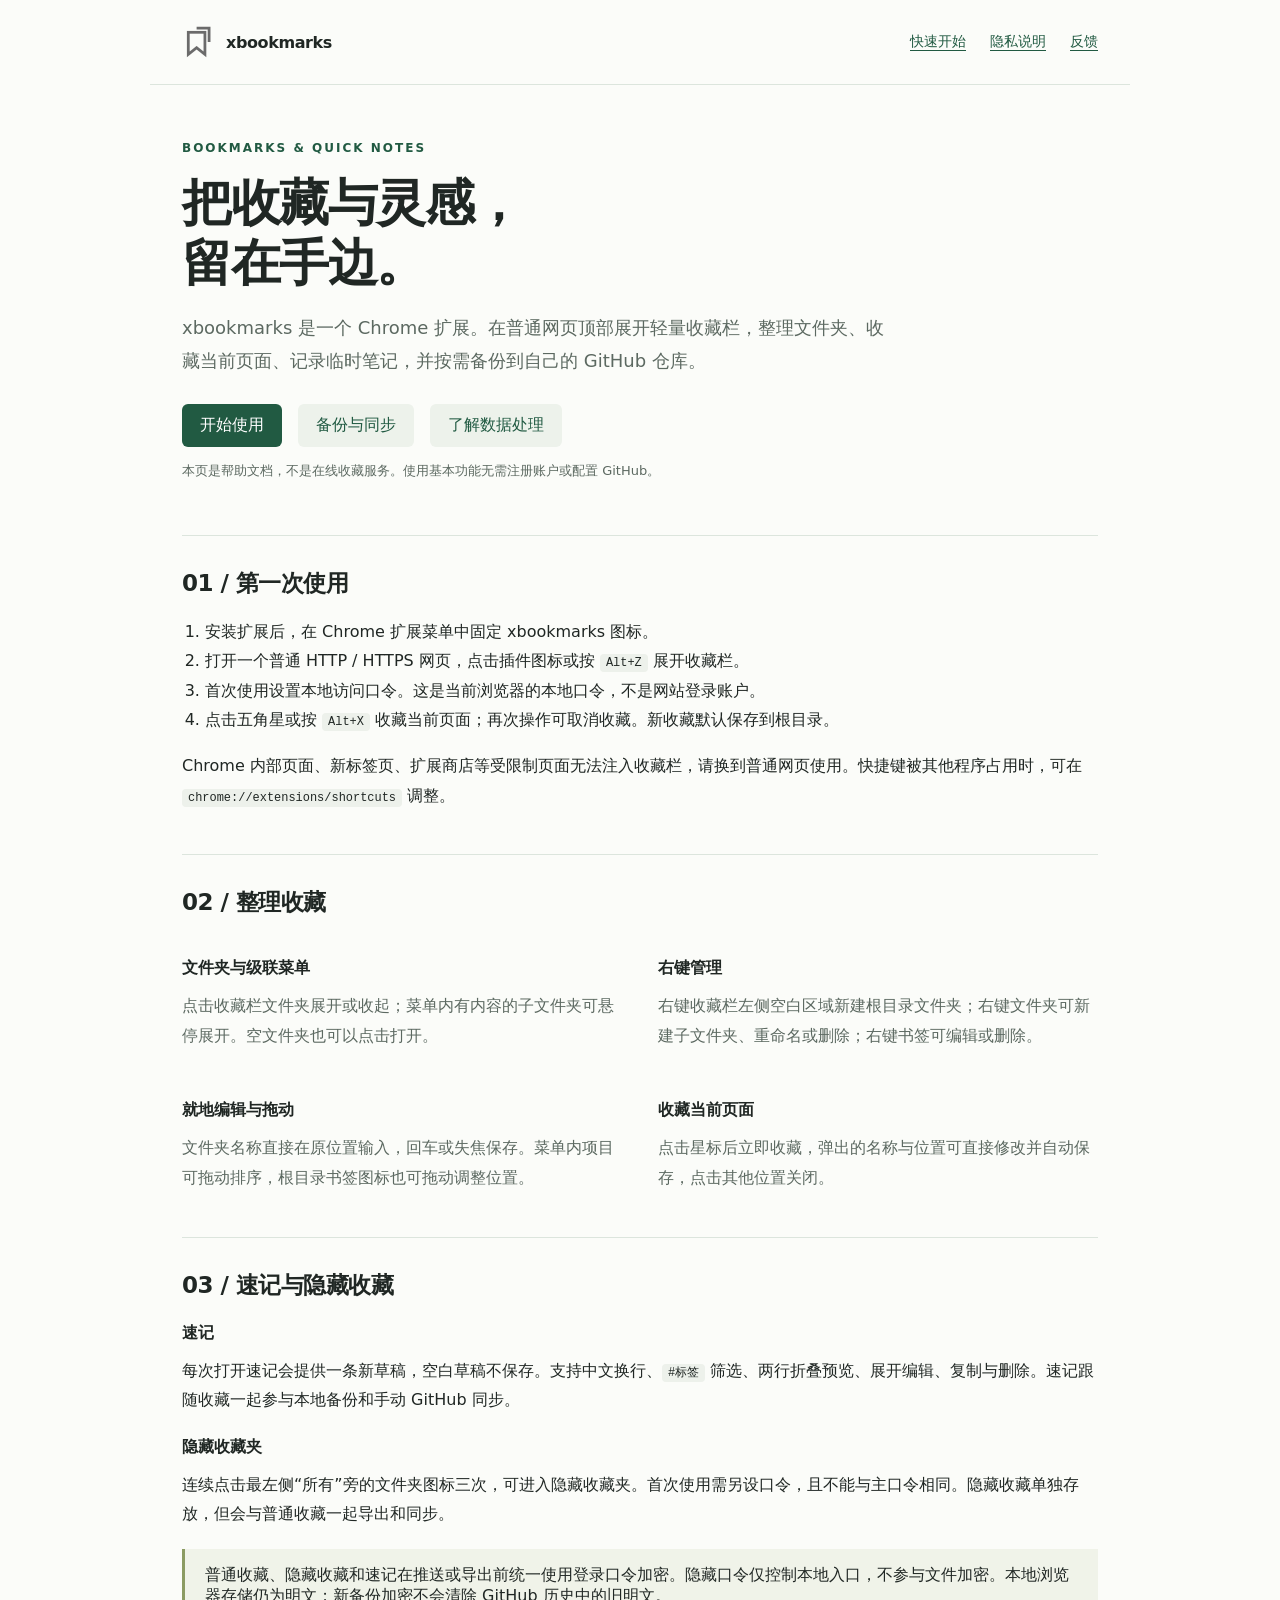
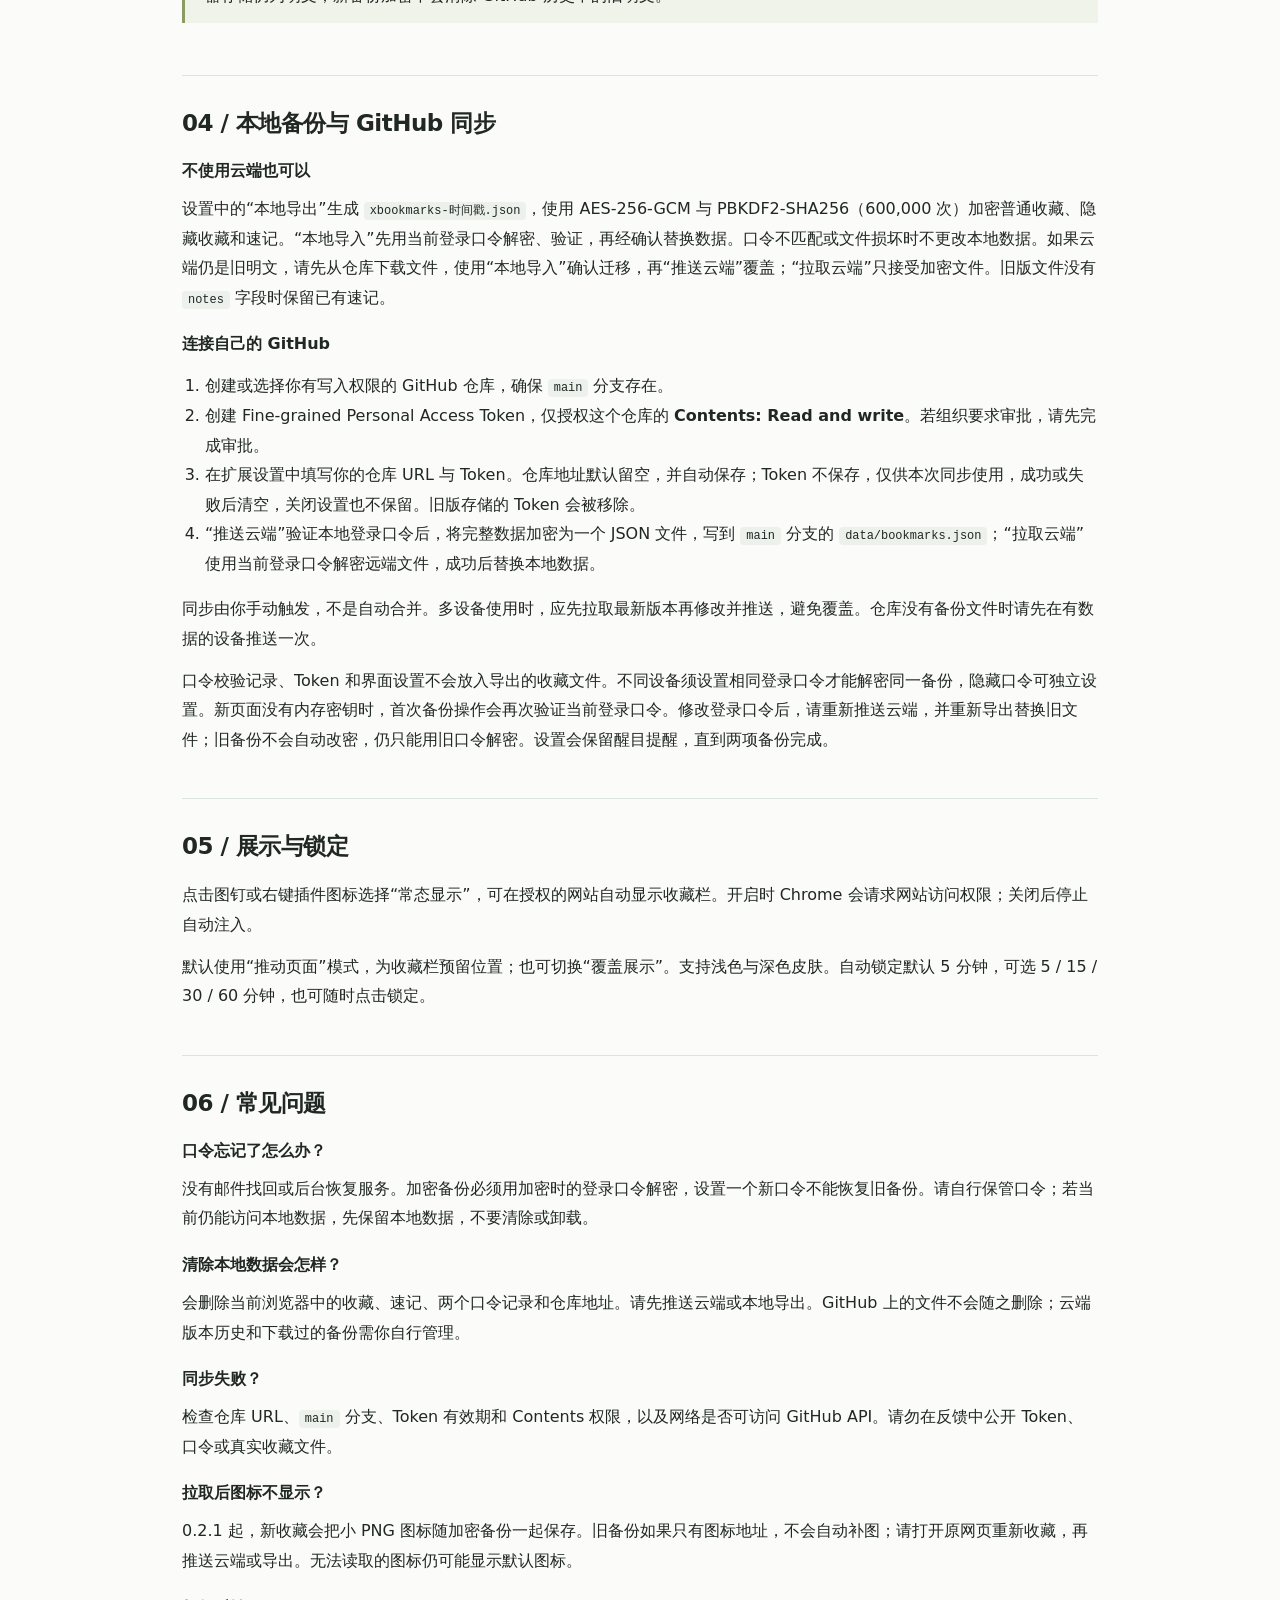
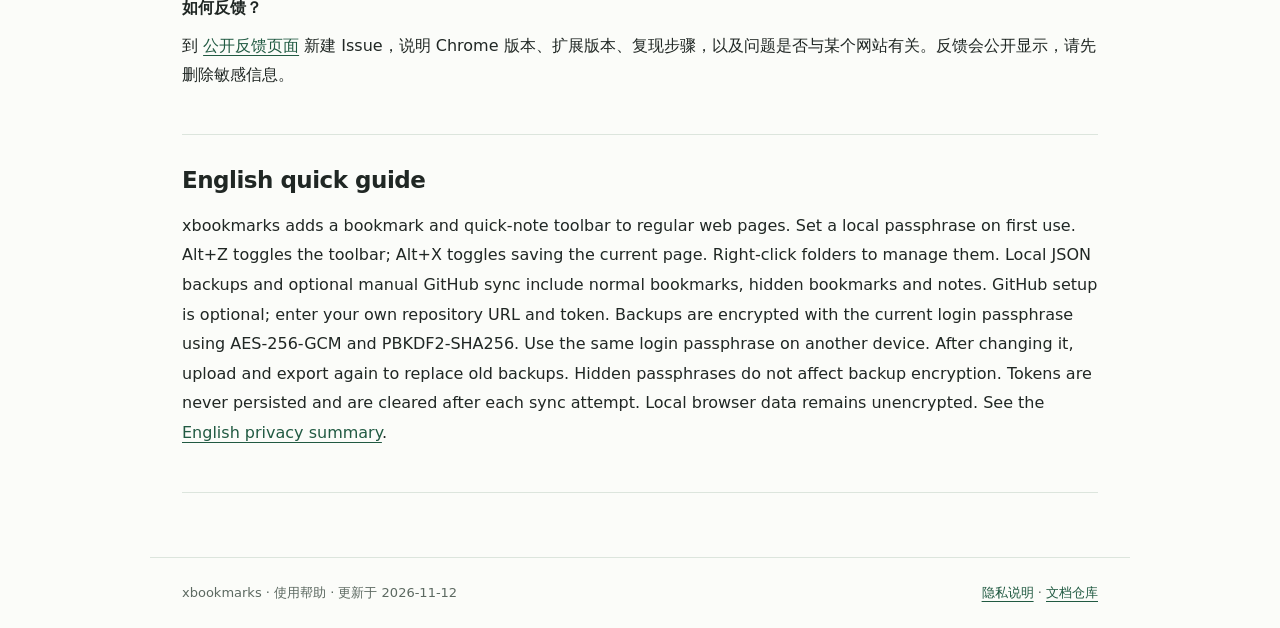
==== commit 9dfbc1d1: "docs:0.2.1-help-and-privacy" ====
--- a/index.html
+++ b/index.html
@@ -7,6 +7,6 @@
 <section><h2>03 / 速记与隐藏收藏</h2><h3>速记</h3><p>每次打开速记会提供一条新草稿，空白草稿不保存。支持中文换行、<code>#标签</code> 筛选、两行折叠预览、展开编辑、复制与删除。速记跟随收藏一起参与本地备份和手动 GitHub 同步。</p><h3>隐藏收藏夹</h3><p>连续点击最左侧“所有”旁的文件夹图标三次，可进入隐藏收藏夹。首次使用需另设口令，且不能与主口令相同。隐藏收藏单独存放，但会与普通收藏一起导出和同步。</p><div class="notice">普通收藏、隐藏收藏和速记在推送或导出前统一使用登录口令加密。隐藏口令仅控制本地入口，不参与文件加密。本地浏览器存储仍为明文；新备份加密不会清除 GitHub 历史中的旧明文。</div></section>
 <section id="backup"><h2>04 / 本地备份与 GitHub 同步</h2><h3>不使用云端也可以</h3><p>设置中的“本地导出”生成 <code>xbookmarks-时间戳.json</code>，使用 AES-256-GCM 与 PBKDF2-SHA256（600,000 次）加密普通收藏、隐藏收藏和速记。“本地导入”先用当前登录口令解密、验证，再经确认替换数据。口令不匹配或文件损坏时不更改本地数据。如果云端仍是旧明文，请先从仓库下载文件，使用“本地导入”确认迁移，再“推送云端”覆盖；“拉取云端”只接受加密文件。旧版文件没有 <code>notes</code> 字段时保留已有速记。</p><h3>连接自己的 GitHub</h3><ol><li>创建或选择你有写入权限的 GitHub 仓库，确保 <code>main</code> 分支存在。</li><li>创建 Fine-grained Personal Access Token，仅授权这个仓库的 <strong>Contents: Read and write</strong>。若组织要求审批，请先完成审批。</li><li>在扩展设置中填写你的仓库 URL 与 Token。仓库地址默认留空，并自动保存；Token 不保存，仅供本次同步使用，成功或失败后清空，关闭设置也不保留。旧版存储的 Token 会被移除。</li><li>“推送云端”验证本地登录口令后，将完整数据加密为一个 JSON 文件，写到 <code>main</code> 分支的 <code>data/bookmarks.json</code>；“拉取云端”使用当前登录口令解密远端文件，成功后替换本地数据。</li></ol><p>同步由你手动触发，不是自动合并。多设备使用时，应先拉取最新版本再修改并推送，避免覆盖。仓库没有备份文件时请先在有数据的设备推送一次。</p><p>口令校验记录、Token 和界面设置不会放入导出的收藏文件。不同设备须设置相同登录口令才能解密同一备份，隐藏口令可独立设置。新页面没有内存密钥时，首次备份操作会再次验证当前登录口令。修改登录口令后，请重新推送云端，并重新导出替换旧文件；旧备份不会自动改密，仍只能用旧口令解密。设置会保留醒目提醒，直到两项备份完成。</p></section>
 <section><h2>05 / 展示与锁定</h2><p>点击图钉或右键插件图标选择“常态显示”，可在授权的网站自动显示收藏栏。开启时 Chrome 会请求网站访问权限；关闭后停止自动注入。</p><p>默认使用“推动页面”模式，为收藏栏预留位置；也可切换“覆盖展示”。支持浅色与深色皮肤。自动锁定默认 5 分钟，可选 5 / 15 / 30 / 60 分钟，也可随时点击锁定。</p></section>
-<section><h2>06 / 常见问题</h2><h3>口令忘记了怎么办？</h3><p>没有邮件找回或后台恢复服务。加密备份必须用加密时的登录口令解密，设置一个新口令不能恢复旧备份。请自行保管口令；若当前仍能访问本地数据，先保留本地数据，不要清除或卸载。</p><h3>清除本地数据会怎样？</h3><p>会删除当前浏览器中的收藏、速记、两个口令记录和仓库地址。请先推送云端或本地导出。GitHub 上的文件不会随之删除；云端版本历史和下载过的备份需你自行管理。</p><h3>同步失败？</h3><p>检查仓库 URL、<code>main</code> 分支、Token 有效期和 Contents 权限，以及网络是否可访问 GitHub API。请勿在反馈中公开 Token、口令或真实收藏文件。</p><h3>如何反馈？</h3><p>到 <a href="https://github.com/in23555/xbookmarks-help/issues">公开反馈页面</a> 新建 Issue，说明 Chrome 版本、扩展版本、复现步骤，以及问题是否与某个网站有关。反馈会公开显示，请先删除敏感信息。</p></section>
+<section><h2>06 / 常见问题</h2><h3>口令忘记了怎么办？</h3><p>没有邮件找回或后台恢复服务。加密备份必须用加密时的登录口令解密，设置一个新口令不能恢复旧备份。请自行保管口令；若当前仍能访问本地数据，先保留本地数据，不要清除或卸载。</p><h3>清除本地数据会怎样？</h3><p>会删除当前浏览器中的收藏、速记、两个口令记录和仓库地址。请先推送云端或本地导出。GitHub 上的文件不会随之删除；云端版本历史和下载过的备份需你自行管理。</p><h3>同步失败？</h3><p>检查仓库 URL、<code>main</code> 分支、Token 有效期和 Contents 权限，以及网络是否可访问 GitHub API。请勿在反馈中公开 Token、口令或真实收藏文件。</p><h3>拉取后图标不显示？</h3><p>0.2.1 起，新收藏会把小 PNG 图标随加密备份一起保存。旧备份如果只有图标地址，不会自动补图；请打开原网页重新收藏，再推送云端或导出。无法读取的图标仍可能显示默认图标。</p><h3>如何反馈？</h3><p>到 <a href="https://github.com/in23555/xbookmarks-help/issues">公开反馈页面</a> 新建 Issue，说明 Chrome 版本、扩展版本、复现步骤，以及问题是否与某个网站有关。反馈会公开显示，请先删除敏感信息。</p></section>
 <section lang="en"><h2>English quick guide</h2><p>xbookmarks adds a bookmark and quick-note toolbar to regular web pages. Set a local passphrase on first use. Alt+Z toggles the toolbar; Alt+X toggles saving the current page. Right-click folders to manage them. Local JSON backups and optional manual GitHub sync include normal bookmarks, hidden bookmarks and notes. GitHub setup is optional; enter your own repository URL and token. Backups are encrypted with the current login passphrase using AES-256-GCM and PBKDF2-SHA256. Use the same login passphrase on another device. After changing it, upload and export again to replace old backups. Hidden passphrases do not affect backup encryption. Tokens are never persisted and are cleared after each sync attempt. Local browser data remains unencrypted. See the <a href="privacy.html#english">English privacy summary</a>.</p></section>
-</main><footer><span>xbookmarks · 使用帮助 · 更新于 2026-11-11</span><span><a href="privacy.html">隐私说明</a> · <a href="https://github.com/in23555/xbookmarks-help">文档仓库</a></span></footer></body></html>
+</main><footer><span>xbookmarks · 使用帮助 · 更新于 2026-11-12</span><span><a href="privacy.html">隐私说明</a> · <a href="https://github.com/in23555/xbookmarks-help">文档仓库</a></span></footer></body></html>
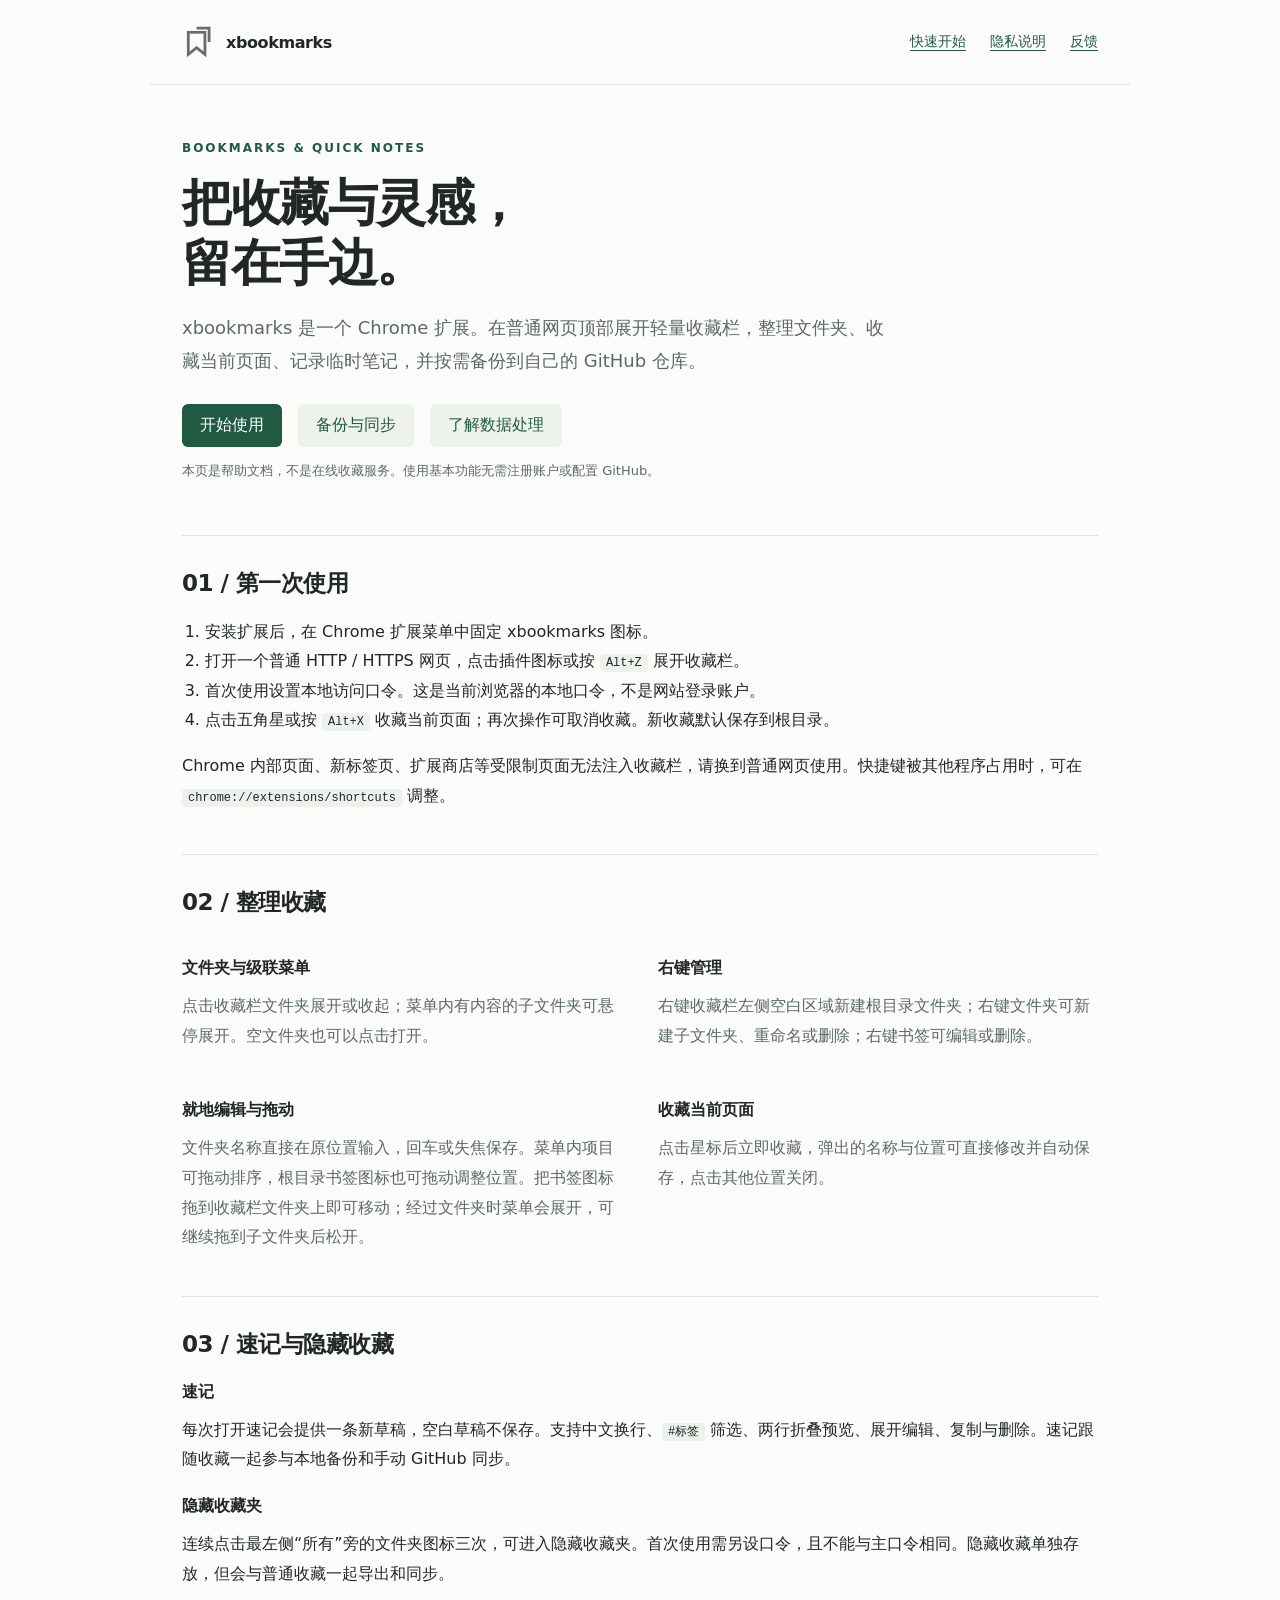
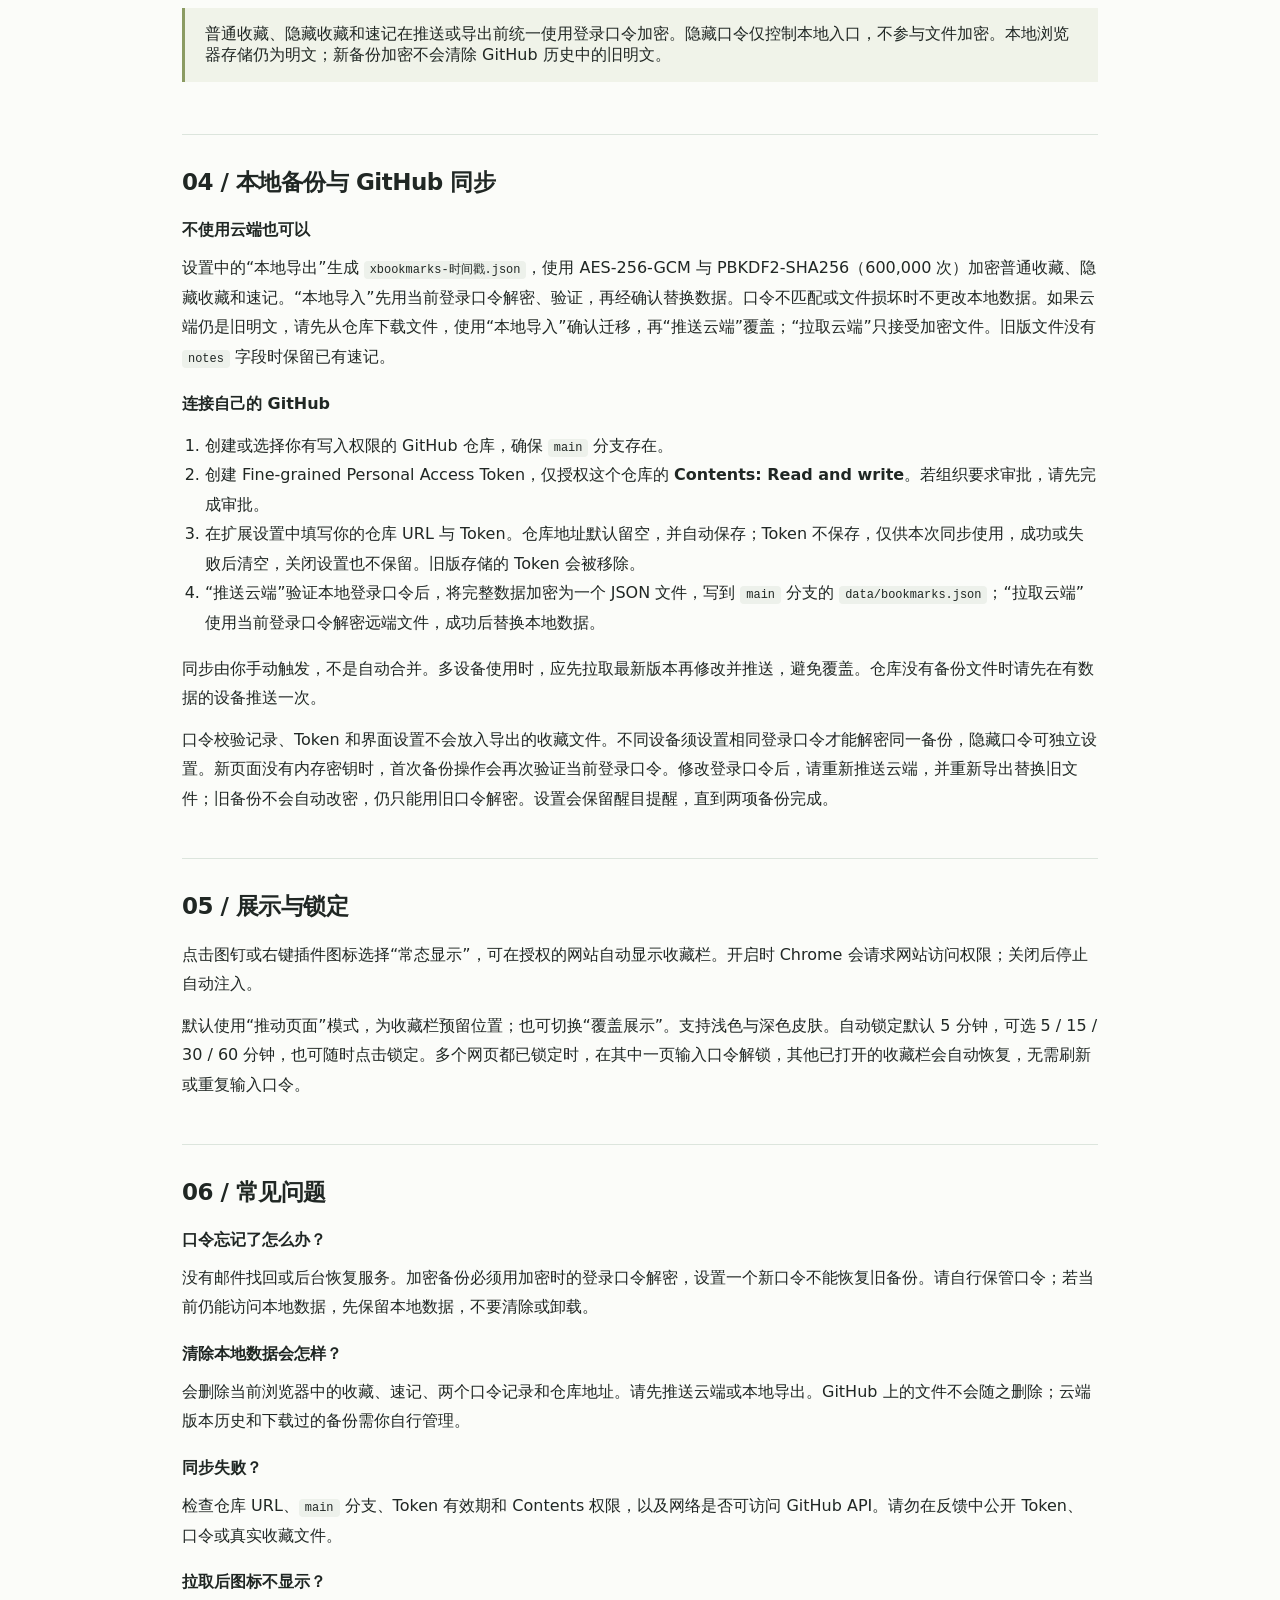
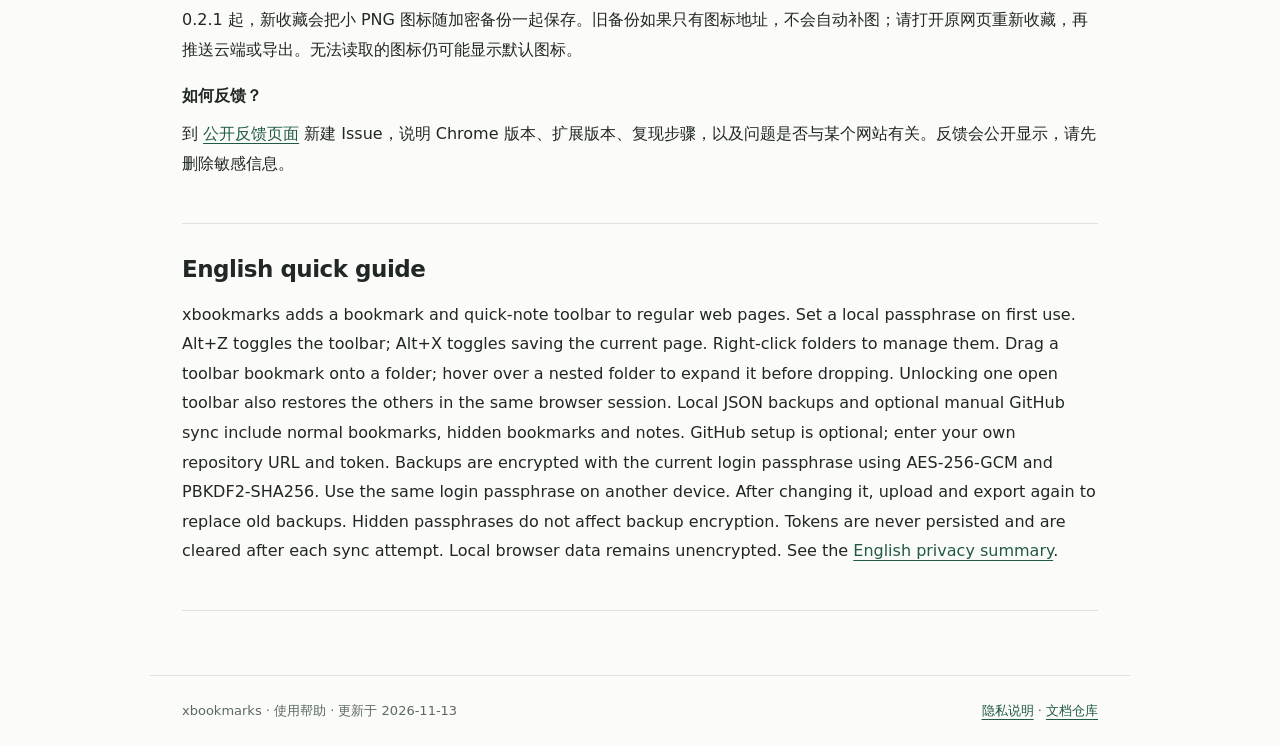
==== commit 1b782db1: "docs:update-help-0.2.2" ====
--- a/index.html
+++ b/index.html
@@ -3,10 +3,10 @@
 <header><a class="brand" href="./"><img src="icon.png" alt="">xbookmarks</a><nav><a href="#start">快速开始</a><a href="privacy.html">隐私说明</a><a href="https://github.com/in23555/xbookmarks-help/issues">反馈</a></nav></header>
 <main><div class="hero"><div class="eyebrow">Bookmarks &amp; quick notes</div><h1>把收藏与灵感，<br>留在手边。</h1><p class="lead">xbookmarks 是一个 Chrome 扩展。在普通网页顶部展开轻量收藏栏，整理文件夹、收藏当前页面、记录临时笔记，并按需备份到自己的 GitHub 仓库。</p><div class="links"><a class="button" href="#start">开始使用</a><a class="button quiet" href="#backup">备份与同步</a><a class="button quiet" href="privacy.html">了解数据处理</a></div><p class="small">本页是帮助文档，不是在线收藏服务。使用基本功能无需注册账户或配置 GitHub。</p></div>
 <section id="start"><h2>01 / 第一次使用</h2><ol><li>安装扩展后，在 Chrome 扩展菜单中固定 xbookmarks 图标。</li><li>打开一个普通 HTTP / HTTPS 网页，点击插件图标或按 <kbd>Alt+Z</kbd> 展开收藏栏。</li><li>首次使用设置本地访问口令。这是当前浏览器的本地口令，不是网站登录账户。</li><li>点击五角星或按 <kbd>Alt+X</kbd> 收藏当前页面；再次操作可取消收藏。新收藏默认保存到根目录。</li></ol><p>Chrome 内部页面、新标签页、扩展商店等受限制页面无法注入收藏栏，请换到普通网页使用。快捷键被其他程序占用时，可在 <code>chrome://extensions/shortcuts</code> 调整。</p></section>
-<section><h2>02 / 整理收藏</h2><div class="grid"><div><h3>文件夹与级联菜单</h3><p>点击收藏栏文件夹展开或收起；菜单内有内容的子文件夹可悬停展开。空文件夹也可以点击打开。</p></div><div><h3>右键管理</h3><p>右键收藏栏左侧空白区域新建根目录文件夹；右键文件夹可新建子文件夹、重命名或删除；右键书签可编辑或删除。</p></div><div><h3>就地编辑与拖动</h3><p>文件夹名称直接在原位置输入，回车或失焦保存。菜单内项目可拖动排序，根目录书签图标也可拖动调整位置。</p></div><div><h3>收藏当前页面</h3><p>点击星标后立即收藏，弹出的名称与位置可直接修改并自动保存，点击其他位置关闭。</p></div></div></section>
+<section><h2>02 / 整理收藏</h2><div class="grid"><div><h3>文件夹与级联菜单</h3><p>点击收藏栏文件夹展开或收起；菜单内有内容的子文件夹可悬停展开。空文件夹也可以点击打开。</p></div><div><h3>右键管理</h3><p>右键收藏栏左侧空白区域新建根目录文件夹；右键文件夹可新建子文件夹、重命名或删除；右键书签可编辑或删除。</p></div><div><h3>就地编辑与拖动</h3><p>文件夹名称直接在原位置输入，回车或失焦保存。菜单内项目可拖动排序，根目录书签图标也可拖动调整位置。把书签图标拖到收藏栏文件夹上即可移动；经过文件夹时菜单会展开，可继续拖到子文件夹后松开。</p></div><div><h3>收藏当前页面</h3><p>点击星标后立即收藏，弹出的名称与位置可直接修改并自动保存，点击其他位置关闭。</p></div></div></section>
 <section><h2>03 / 速记与隐藏收藏</h2><h3>速记</h3><p>每次打开速记会提供一条新草稿，空白草稿不保存。支持中文换行、<code>#标签</code> 筛选、两行折叠预览、展开编辑、复制与删除。速记跟随收藏一起参与本地备份和手动 GitHub 同步。</p><h3>隐藏收藏夹</h3><p>连续点击最左侧“所有”旁的文件夹图标三次，可进入隐藏收藏夹。首次使用需另设口令，且不能与主口令相同。隐藏收藏单独存放，但会与普通收藏一起导出和同步。</p><div class="notice">普通收藏、隐藏收藏和速记在推送或导出前统一使用登录口令加密。隐藏口令仅控制本地入口，不参与文件加密。本地浏览器存储仍为明文；新备份加密不会清除 GitHub 历史中的旧明文。</div></section>
 <section id="backup"><h2>04 / 本地备份与 GitHub 同步</h2><h3>不使用云端也可以</h3><p>设置中的“本地导出”生成 <code>xbookmarks-时间戳.json</code>，使用 AES-256-GCM 与 PBKDF2-SHA256（600,000 次）加密普通收藏、隐藏收藏和速记。“本地导入”先用当前登录口令解密、验证，再经确认替换数据。口令不匹配或文件损坏时不更改本地数据。如果云端仍是旧明文，请先从仓库下载文件，使用“本地导入”确认迁移，再“推送云端”覆盖；“拉取云端”只接受加密文件。旧版文件没有 <code>notes</code> 字段时保留已有速记。</p><h3>连接自己的 GitHub</h3><ol><li>创建或选择你有写入权限的 GitHub 仓库，确保 <code>main</code> 分支存在。</li><li>创建 Fine-grained Personal Access Token，仅授权这个仓库的 <strong>Contents: Read and write</strong>。若组织要求审批，请先完成审批。</li><li>在扩展设置中填写你的仓库 URL 与 Token。仓库地址默认留空，并自动保存；Token 不保存，仅供本次同步使用，成功或失败后清空，关闭设置也不保留。旧版存储的 Token 会被移除。</li><li>“推送云端”验证本地登录口令后，将完整数据加密为一个 JSON 文件，写到 <code>main</code> 分支的 <code>data/bookmarks.json</code>；“拉取云端”使用当前登录口令解密远端文件，成功后替换本地数据。</li></ol><p>同步由你手动触发，不是自动合并。多设备使用时，应先拉取最新版本再修改并推送，避免覆盖。仓库没有备份文件时请先在有数据的设备推送一次。</p><p>口令校验记录、Token 和界面设置不会放入导出的收藏文件。不同设备须设置相同登录口令才能解密同一备份，隐藏口令可独立设置。新页面没有内存密钥时，首次备份操作会再次验证当前登录口令。修改登录口令后，请重新推送云端，并重新导出替换旧文件；旧备份不会自动改密，仍只能用旧口令解密。设置会保留醒目提醒，直到两项备份完成。</p></section>
-<section><h2>05 / 展示与锁定</h2><p>点击图钉或右键插件图标选择“常态显示”，可在授权的网站自动显示收藏栏。开启时 Chrome 会请求网站访问权限；关闭后停止自动注入。</p><p>默认使用“推动页面”模式，为收藏栏预留位置；也可切换“覆盖展示”。支持浅色与深色皮肤。自动锁定默认 5 分钟，可选 5 / 15 / 30 / 60 分钟，也可随时点击锁定。</p></section>
+<section><h2>05 / 展示与锁定</h2><p>点击图钉或右键插件图标选择“常态显示”，可在授权的网站自动显示收藏栏。开启时 Chrome 会请求网站访问权限；关闭后停止自动注入。</p><p>默认使用“推动页面”模式，为收藏栏预留位置；也可切换“覆盖展示”。支持浅色与深色皮肤。自动锁定默认 5 分钟，可选 5 / 15 / 30 / 60 分钟，也可随时点击锁定。多个网页都已锁定时，在其中一页输入口令解锁，其他已打开的收藏栏会自动恢复，无需刷新或重复输入口令。</p></section>
 <section><h2>06 / 常见问题</h2><h3>口令忘记了怎么办？</h3><p>没有邮件找回或后台恢复服务。加密备份必须用加密时的登录口令解密，设置一个新口令不能恢复旧备份。请自行保管口令；若当前仍能访问本地数据，先保留本地数据，不要清除或卸载。</p><h3>清除本地数据会怎样？</h3><p>会删除当前浏览器中的收藏、速记、两个口令记录和仓库地址。请先推送云端或本地导出。GitHub 上的文件不会随之删除；云端版本历史和下载过的备份需你自行管理。</p><h3>同步失败？</h3><p>检查仓库 URL、<code>main</code> 分支、Token 有效期和 Contents 权限，以及网络是否可访问 GitHub API。请勿在反馈中公开 Token、口令或真实收藏文件。</p><h3>拉取后图标不显示？</h3><p>0.2.1 起，新收藏会把小 PNG 图标随加密备份一起保存。旧备份如果只有图标地址，不会自动补图；请打开原网页重新收藏，再推送云端或导出。无法读取的图标仍可能显示默认图标。</p><h3>如何反馈？</h3><p>到 <a href="https://github.com/in23555/xbookmarks-help/issues">公开反馈页面</a> 新建 Issue，说明 Chrome 版本、扩展版本、复现步骤，以及问题是否与某个网站有关。反馈会公开显示，请先删除敏感信息。</p></section>
-<section lang="en"><h2>English quick guide</h2><p>xbookmarks adds a bookmark and quick-note toolbar to regular web pages. Set a local passphrase on first use. Alt+Z toggles the toolbar; Alt+X toggles saving the current page. Right-click folders to manage them. Local JSON backups and optional manual GitHub sync include normal bookmarks, hidden bookmarks and notes. GitHub setup is optional; enter your own repository URL and token. Backups are encrypted with the current login passphrase using AES-256-GCM and PBKDF2-SHA256. Use the same login passphrase on another device. After changing it, upload and export again to replace old backups. Hidden passphrases do not affect backup encryption. Tokens are never persisted and are cleared after each sync attempt. Local browser data remains unencrypted. See the <a href="privacy.html#english">English privacy summary</a>.</p></section>
-</main><footer><span>xbookmarks · 使用帮助 · 更新于 2026-11-12</span><span><a href="privacy.html">隐私说明</a> · <a href="https://github.com/in23555/xbookmarks-help">文档仓库</a></span></footer></body></html>
+<section lang="en"><h2>English quick guide</h2><p>xbookmarks adds a bookmark and quick-note toolbar to regular web pages. Set a local passphrase on first use. Alt+Z toggles the toolbar; Alt+X toggles saving the current page. Right-click folders to manage them. Drag a toolbar bookmark onto a folder; hover over a nested folder to expand it before dropping. Unlocking one open toolbar also restores the others in the same browser session. Local JSON backups and optional manual GitHub sync include normal bookmarks, hidden bookmarks and notes. GitHub setup is optional; enter your own repository URL and token. Backups are encrypted with the current login passphrase using AES-256-GCM and PBKDF2-SHA256. Use the same login passphrase on another device. After changing it, upload and export again to replace old backups. Hidden passphrases do not affect backup encryption. Tokens are never persisted and are cleared after each sync attempt. Local browser data remains unencrypted. See the <a href="privacy.html#english">English privacy summary</a>.</p></section>
+</main><footer><span>xbookmarks · 使用帮助 · 更新于 2026-11-13</span><span><a href="privacy.html">隐私说明</a> · <a href="https://github.com/in23555/xbookmarks-help">文档仓库</a></span></footer></body></html>
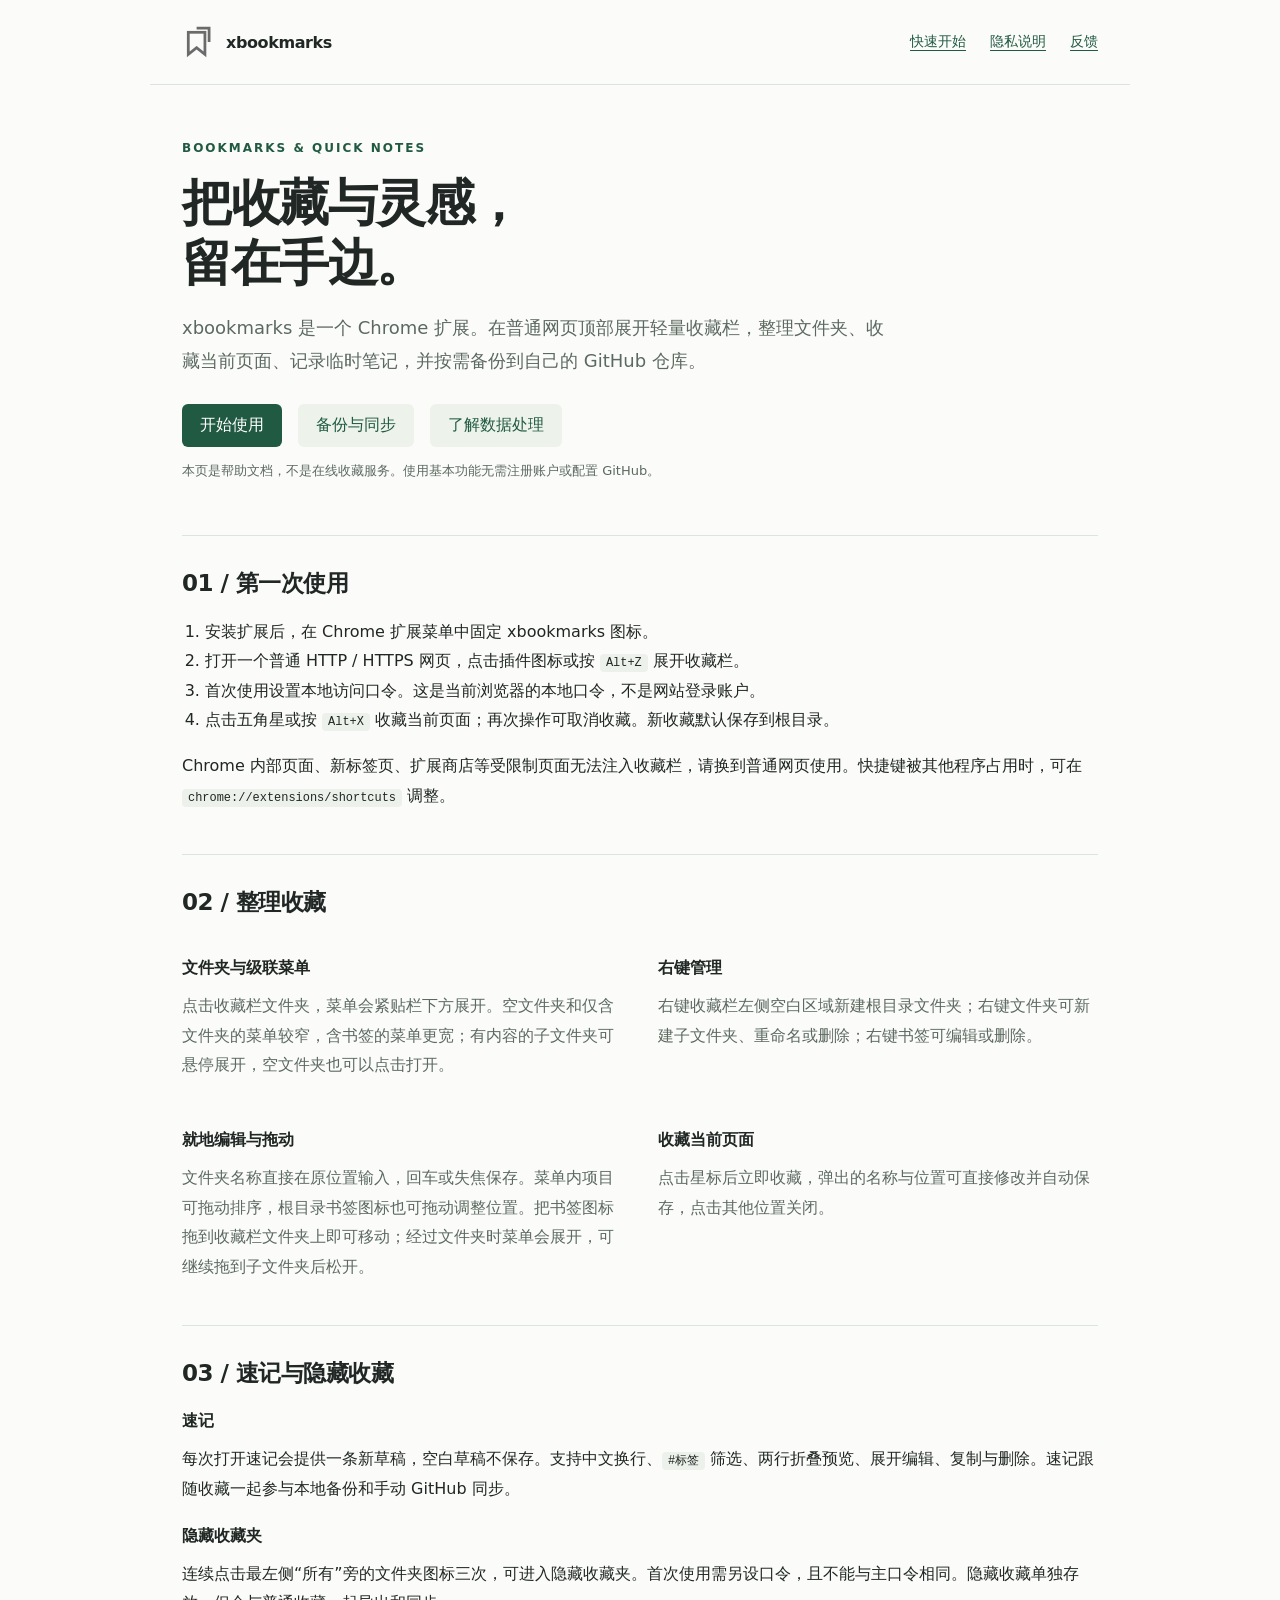
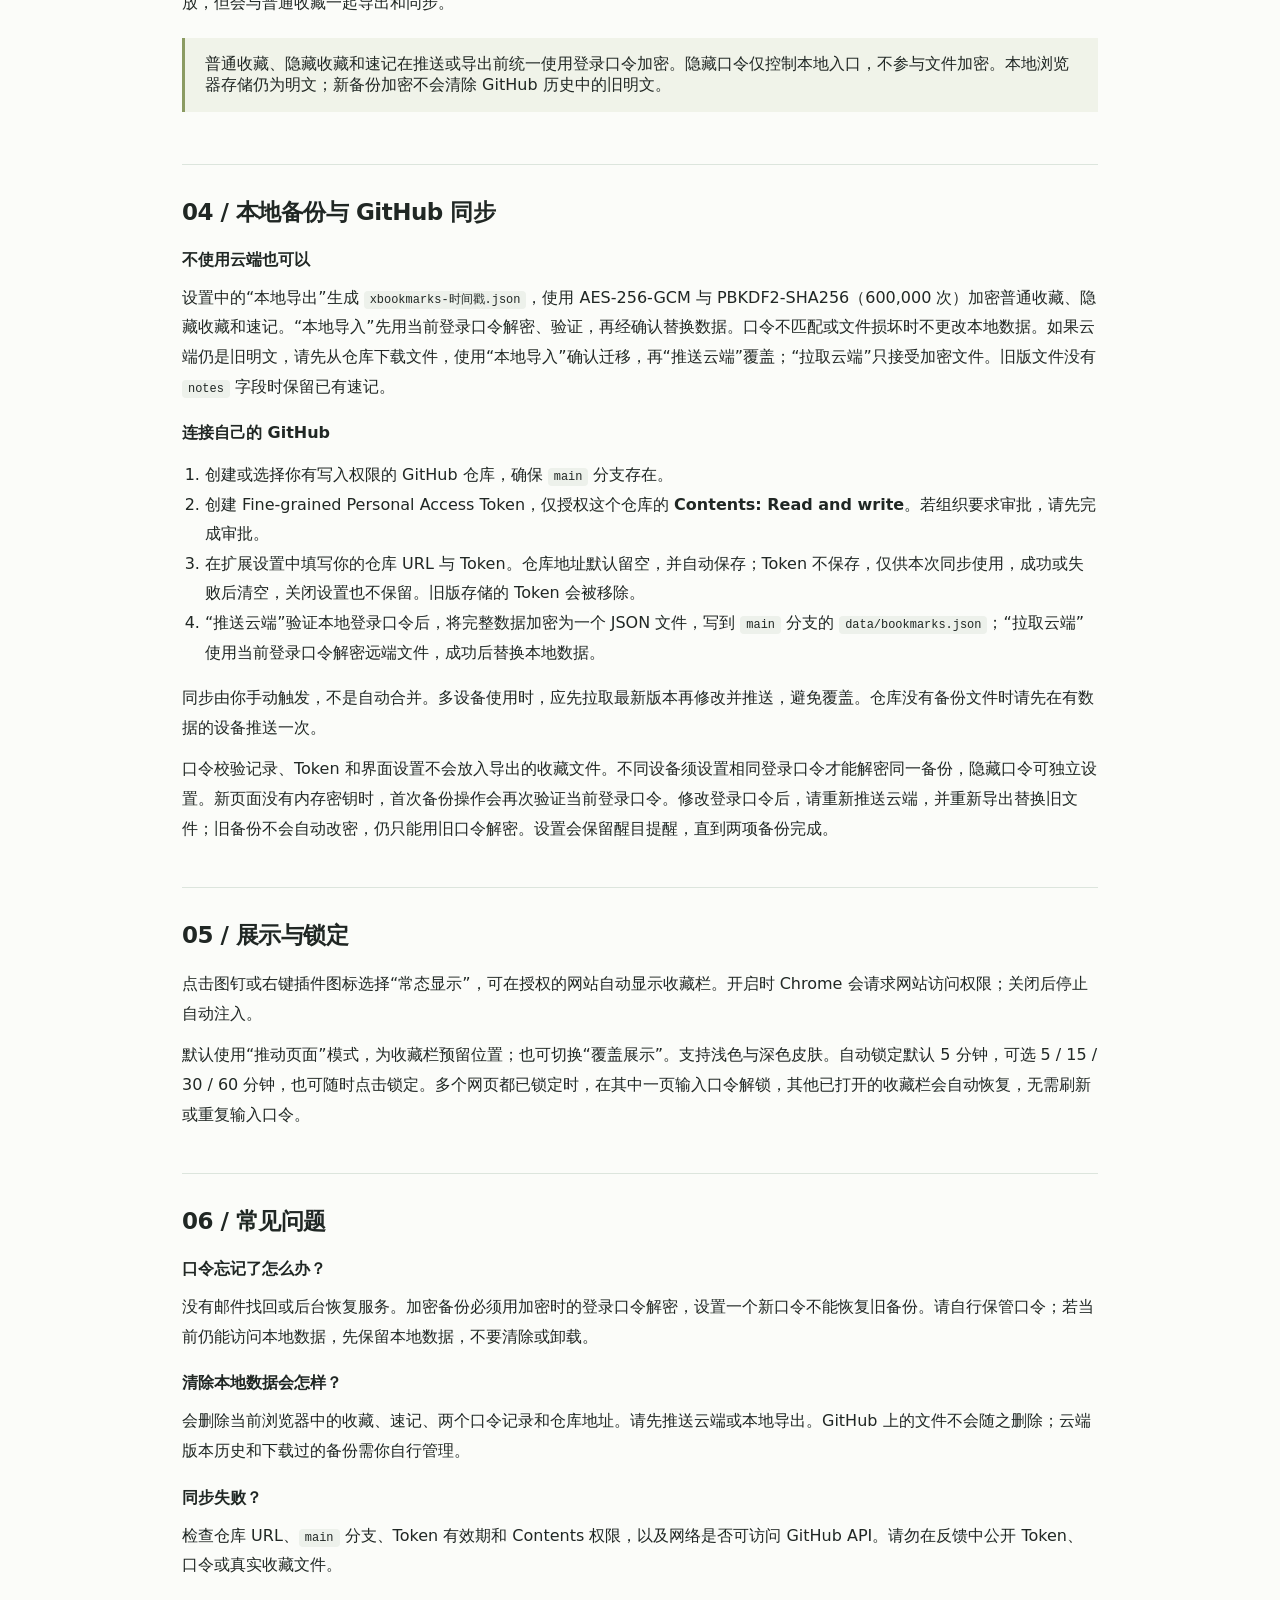
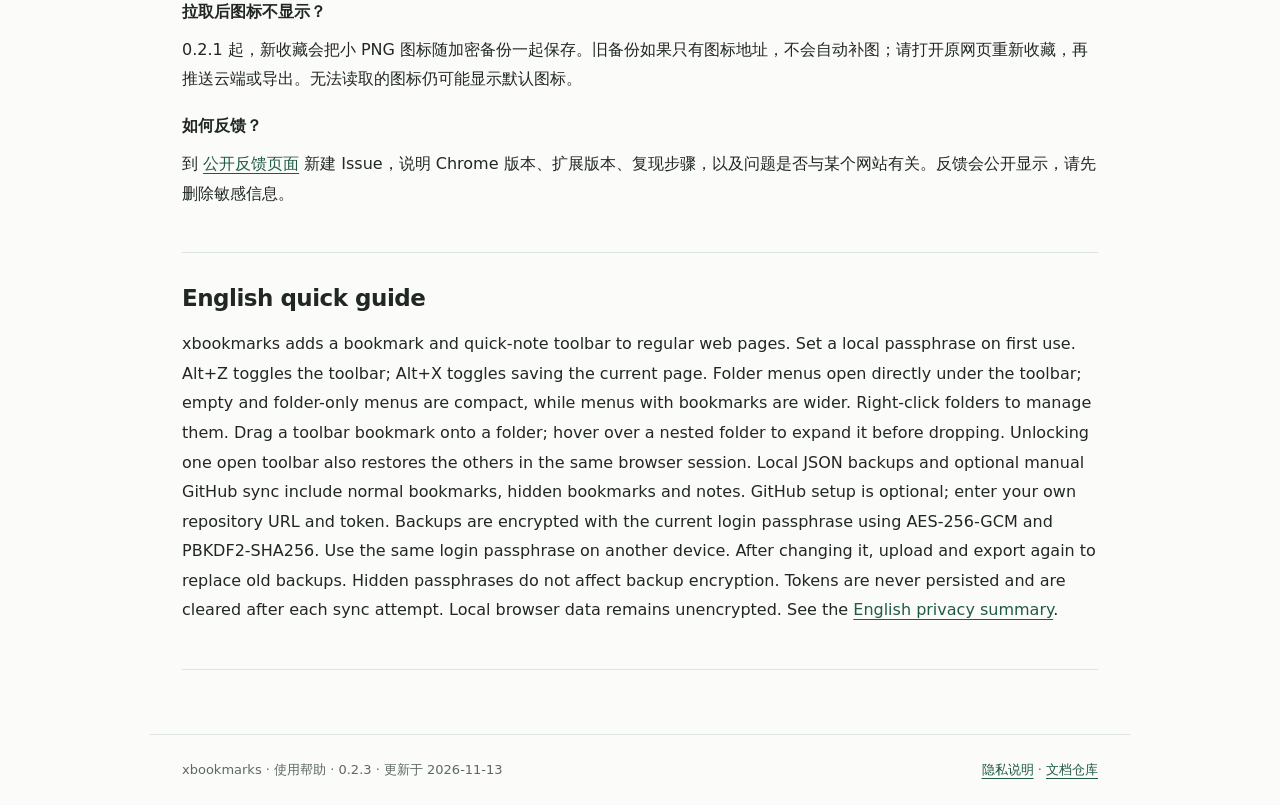
==== commit 6fb09c9c: "docs-help-0.2.3" ====
--- a/index.html
+++ b/index.html
@@ -3,10 +3,10 @@
 <header><a class="brand" href="./"><img src="icon.png" alt="">xbookmarks</a><nav><a href="#start">快速开始</a><a href="privacy.html">隐私说明</a><a href="https://github.com/in23555/xbookmarks-help/issues">反馈</a></nav></header>
 <main><div class="hero"><div class="eyebrow">Bookmarks &amp; quick notes</div><h1>把收藏与灵感，<br>留在手边。</h1><p class="lead">xbookmarks 是一个 Chrome 扩展。在普通网页顶部展开轻量收藏栏，整理文件夹、收藏当前页面、记录临时笔记，并按需备份到自己的 GitHub 仓库。</p><div class="links"><a class="button" href="#start">开始使用</a><a class="button quiet" href="#backup">备份与同步</a><a class="button quiet" href="privacy.html">了解数据处理</a></div><p class="small">本页是帮助文档，不是在线收藏服务。使用基本功能无需注册账户或配置 GitHub。</p></div>
 <section id="start"><h2>01 / 第一次使用</h2><ol><li>安装扩展后，在 Chrome 扩展菜单中固定 xbookmarks 图标。</li><li>打开一个普通 HTTP / HTTPS 网页，点击插件图标或按 <kbd>Alt+Z</kbd> 展开收藏栏。</li><li>首次使用设置本地访问口令。这是当前浏览器的本地口令，不是网站登录账户。</li><li>点击五角星或按 <kbd>Alt+X</kbd> 收藏当前页面；再次操作可取消收藏。新收藏默认保存到根目录。</li></ol><p>Chrome 内部页面、新标签页、扩展商店等受限制页面无法注入收藏栏，请换到普通网页使用。快捷键被其他程序占用时，可在 <code>chrome://extensions/shortcuts</code> 调整。</p></section>
-<section><h2>02 / 整理收藏</h2><div class="grid"><div><h3>文件夹与级联菜单</h3><p>点击收藏栏文件夹展开或收起；菜单内有内容的子文件夹可悬停展开。空文件夹也可以点击打开。</p></div><div><h3>右键管理</h3><p>右键收藏栏左侧空白区域新建根目录文件夹；右键文件夹可新建子文件夹、重命名或删除；右键书签可编辑或删除。</p></div><div><h3>就地编辑与拖动</h3><p>文件夹名称直接在原位置输入，回车或失焦保存。菜单内项目可拖动排序，根目录书签图标也可拖动调整位置。把书签图标拖到收藏栏文件夹上即可移动；经过文件夹时菜单会展开，可继续拖到子文件夹后松开。</p></div><div><h3>收藏当前页面</h3><p>点击星标后立即收藏，弹出的名称与位置可直接修改并自动保存，点击其他位置关闭。</p></div></div></section>
+<section><h2>02 / 整理收藏</h2><div class="grid"><div><h3>文件夹与级联菜单</h3><p>点击收藏栏文件夹，菜单会紧贴栏下方展开。空文件夹和仅含文件夹的菜单较窄，含书签的菜单更宽；有内容的子文件夹可悬停展开，空文件夹也可以点击打开。</p></div><div><h3>右键管理</h3><p>右键收藏栏左侧空白区域新建根目录文件夹；右键文件夹可新建子文件夹、重命名或删除；右键书签可编辑或删除。</p></div><div><h3>就地编辑与拖动</h3><p>文件夹名称直接在原位置输入，回车或失焦保存。菜单内项目可拖动排序，根目录书签图标也可拖动调整位置。把书签图标拖到收藏栏文件夹上即可移动；经过文件夹时菜单会展开，可继续拖到子文件夹后松开。</p></div><div><h3>收藏当前页面</h3><p>点击星标后立即收藏，弹出的名称与位置可直接修改并自动保存，点击其他位置关闭。</p></div></div></section>
 <section><h2>03 / 速记与隐藏收藏</h2><h3>速记</h3><p>每次打开速记会提供一条新草稿，空白草稿不保存。支持中文换行、<code>#标签</code> 筛选、两行折叠预览、展开编辑、复制与删除。速记跟随收藏一起参与本地备份和手动 GitHub 同步。</p><h3>隐藏收藏夹</h3><p>连续点击最左侧“所有”旁的文件夹图标三次，可进入隐藏收藏夹。首次使用需另设口令，且不能与主口令相同。隐藏收藏单独存放，但会与普通收藏一起导出和同步。</p><div class="notice">普通收藏、隐藏收藏和速记在推送或导出前统一使用登录口令加密。隐藏口令仅控制本地入口，不参与文件加密。本地浏览器存储仍为明文；新备份加密不会清除 GitHub 历史中的旧明文。</div></section>
 <section id="backup"><h2>04 / 本地备份与 GitHub 同步</h2><h3>不使用云端也可以</h3><p>设置中的“本地导出”生成 <code>xbookmarks-时间戳.json</code>，使用 AES-256-GCM 与 PBKDF2-SHA256（600,000 次）加密普通收藏、隐藏收藏和速记。“本地导入”先用当前登录口令解密、验证，再经确认替换数据。口令不匹配或文件损坏时不更改本地数据。如果云端仍是旧明文，请先从仓库下载文件，使用“本地导入”确认迁移，再“推送云端”覆盖；“拉取云端”只接受加密文件。旧版文件没有 <code>notes</code> 字段时保留已有速记。</p><h3>连接自己的 GitHub</h3><ol><li>创建或选择你有写入权限的 GitHub 仓库，确保 <code>main</code> 分支存在。</li><li>创建 Fine-grained Personal Access Token，仅授权这个仓库的 <strong>Contents: Read and write</strong>。若组织要求审批，请先完成审批。</li><li>在扩展设置中填写你的仓库 URL 与 Token。仓库地址默认留空，并自动保存；Token 不保存，仅供本次同步使用，成功或失败后清空，关闭设置也不保留。旧版存储的 Token 会被移除。</li><li>“推送云端”验证本地登录口令后，将完整数据加密为一个 JSON 文件，写到 <code>main</code> 分支的 <code>data/bookmarks.json</code>；“拉取云端”使用当前登录口令解密远端文件，成功后替换本地数据。</li></ol><p>同步由你手动触发，不是自动合并。多设备使用时，应先拉取最新版本再修改并推送，避免覆盖。仓库没有备份文件时请先在有数据的设备推送一次。</p><p>口令校验记录、Token 和界面设置不会放入导出的收藏文件。不同设备须设置相同登录口令才能解密同一备份，隐藏口令可独立设置。新页面没有内存密钥时，首次备份操作会再次验证当前登录口令。修改登录口令后，请重新推送云端，并重新导出替换旧文件；旧备份不会自动改密，仍只能用旧口令解密。设置会保留醒目提醒，直到两项备份完成。</p></section>
 <section><h2>05 / 展示与锁定</h2><p>点击图钉或右键插件图标选择“常态显示”，可在授权的网站自动显示收藏栏。开启时 Chrome 会请求网站访问权限；关闭后停止自动注入。</p><p>默认使用“推动页面”模式，为收藏栏预留位置；也可切换“覆盖展示”。支持浅色与深色皮肤。自动锁定默认 5 分钟，可选 5 / 15 / 30 / 60 分钟，也可随时点击锁定。多个网页都已锁定时，在其中一页输入口令解锁，其他已打开的收藏栏会自动恢复，无需刷新或重复输入口令。</p></section>
 <section><h2>06 / 常见问题</h2><h3>口令忘记了怎么办？</h3><p>没有邮件找回或后台恢复服务。加密备份必须用加密时的登录口令解密，设置一个新口令不能恢复旧备份。请自行保管口令；若当前仍能访问本地数据，先保留本地数据，不要清除或卸载。</p><h3>清除本地数据会怎样？</h3><p>会删除当前浏览器中的收藏、速记、两个口令记录和仓库地址。请先推送云端或本地导出。GitHub 上的文件不会随之删除；云端版本历史和下载过的备份需你自行管理。</p><h3>同步失败？</h3><p>检查仓库 URL、<code>main</code> 分支、Token 有效期和 Contents 权限，以及网络是否可访问 GitHub API。请勿在反馈中公开 Token、口令或真实收藏文件。</p><h3>拉取后图标不显示？</h3><p>0.2.1 起，新收藏会把小 PNG 图标随加密备份一起保存。旧备份如果只有图标地址，不会自动补图；请打开原网页重新收藏，再推送云端或导出。无法读取的图标仍可能显示默认图标。</p><h3>如何反馈？</h3><p>到 <a href="https://github.com/in23555/xbookmarks-help/issues">公开反馈页面</a> 新建 Issue，说明 Chrome 版本、扩展版本、复现步骤，以及问题是否与某个网站有关。反馈会公开显示，请先删除敏感信息。</p></section>
-<section lang="en"><h2>English quick guide</h2><p>xbookmarks adds a bookmark and quick-note toolbar to regular web pages. Set a local passphrase on first use. Alt+Z toggles the toolbar; Alt+X toggles saving the current page. Right-click folders to manage them. Drag a toolbar bookmark onto a folder; hover over a nested folder to expand it before dropping. Unlocking one open toolbar also restores the others in the same browser session. Local JSON backups and optional manual GitHub sync include normal bookmarks, hidden bookmarks and notes. GitHub setup is optional; enter your own repository URL and token. Backups are encrypted with the current login passphrase using AES-256-GCM and PBKDF2-SHA256. Use the same login passphrase on another device. After changing it, upload and export again to replace old backups. Hidden passphrases do not affect backup encryption. Tokens are never persisted and are cleared after each sync attempt. Local browser data remains unencrypted. See the <a href="privacy.html#english">English privacy summary</a>.</p></section>
-</main><footer><span>xbookmarks · 使用帮助 · 更新于 2026-11-13</span><span><a href="privacy.html">隐私说明</a> · <a href="https://github.com/in23555/xbookmarks-help">文档仓库</a></span></footer></body></html>
+<section lang="en"><h2>English quick guide</h2><p>xbookmarks adds a bookmark and quick-note toolbar to regular web pages. Set a local passphrase on first use. Alt+Z toggles the toolbar; Alt+X toggles saving the current page. Folder menus open directly under the toolbar; empty and folder-only menus are compact, while menus with bookmarks are wider. Right-click folders to manage them. Drag a toolbar bookmark onto a folder; hover over a nested folder to expand it before dropping. Unlocking one open toolbar also restores the others in the same browser session. Local JSON backups and optional manual GitHub sync include normal bookmarks, hidden bookmarks and notes. GitHub setup is optional; enter your own repository URL and token. Backups are encrypted with the current login passphrase using AES-256-GCM and PBKDF2-SHA256. Use the same login passphrase on another device. After changing it, upload and export again to replace old backups. Hidden passphrases do not affect backup encryption. Tokens are never persisted and are cleared after each sync attempt. Local browser data remains unencrypted. See the <a href="privacy.html#english">English privacy summary</a>.</p></section>
+</main><footer><span>xbookmarks · 使用帮助 · 0.2.3 · 更新于 2026-11-13</span><span><a href="privacy.html">隐私说明</a> · <a href="https://github.com/in23555/xbookmarks-help">文档仓库</a></span></footer></body></html>
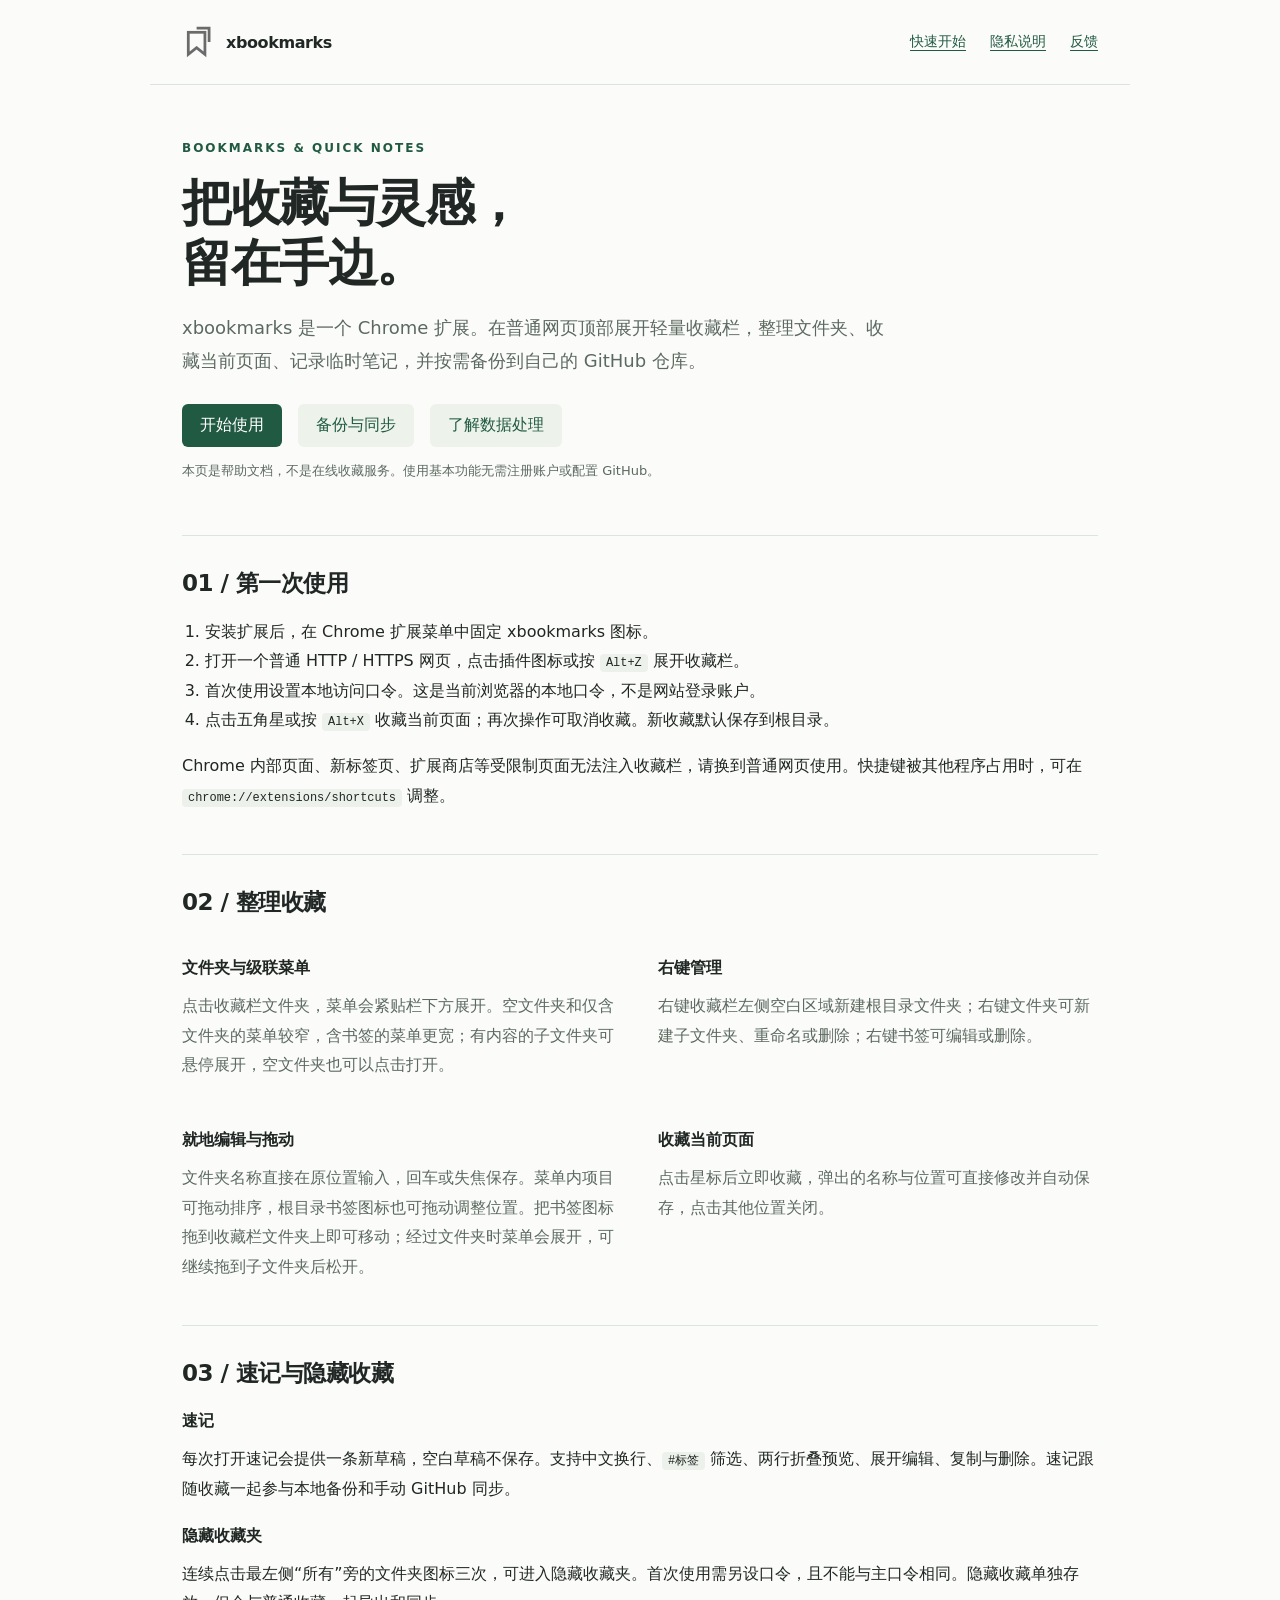
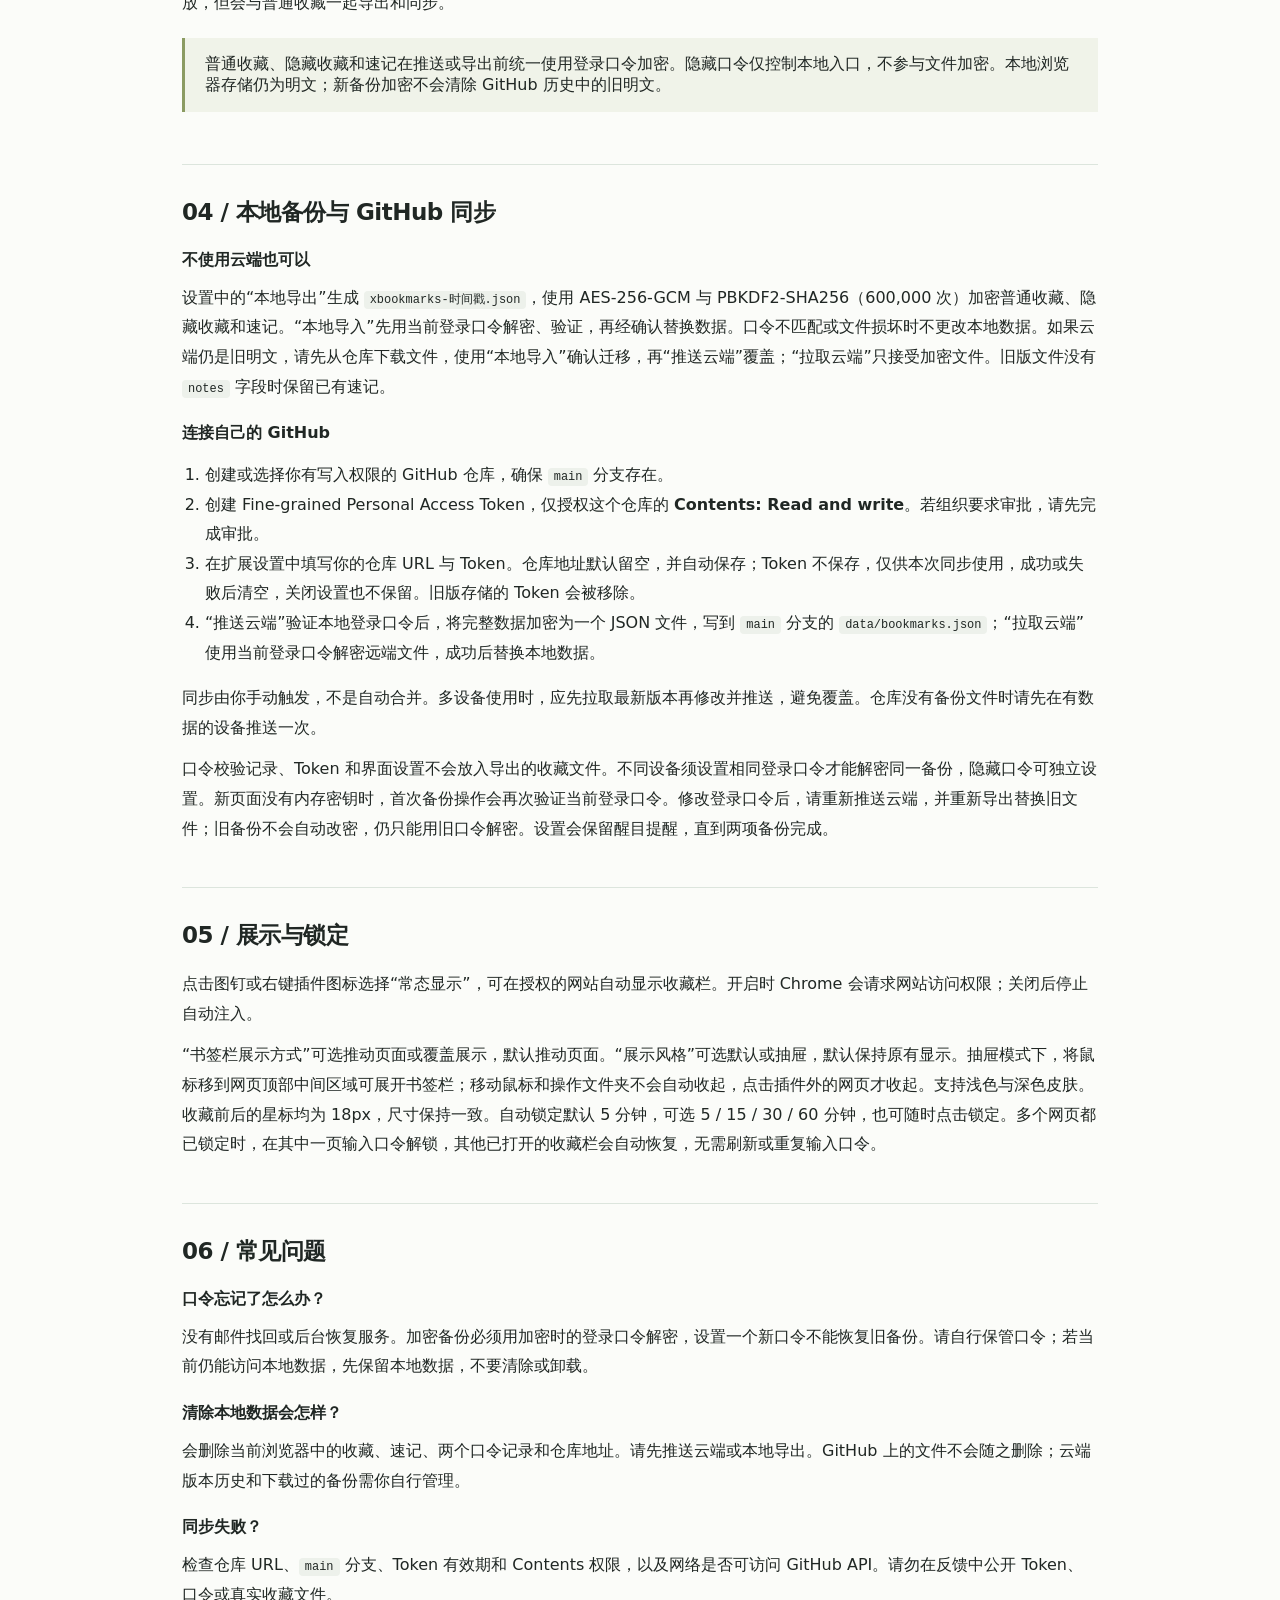
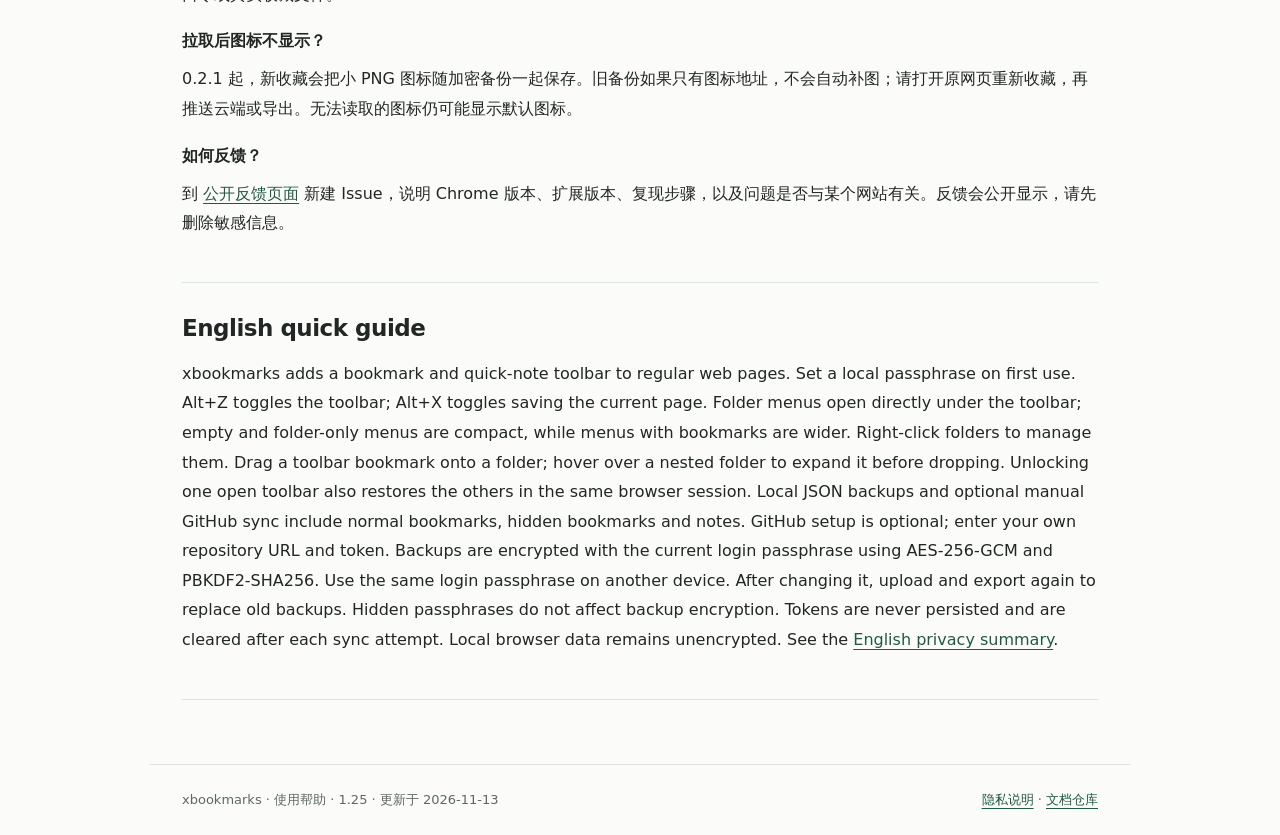
==== commit fb99d69c: "docs: update help for 1.25" ====
--- a/index.html
+++ b/index.html
@@ -6,7 +6,7 @@
 <section><h2>02 / 整理收藏</h2><div class="grid"><div><h3>文件夹与级联菜单</h3><p>点击收藏栏文件夹，菜单会紧贴栏下方展开。空文件夹和仅含文件夹的菜单较窄，含书签的菜单更宽；有内容的子文件夹可悬停展开，空文件夹也可以点击打开。</p></div><div><h3>右键管理</h3><p>右键收藏栏左侧空白区域新建根目录文件夹；右键文件夹可新建子文件夹、重命名或删除；右键书签可编辑或删除。</p></div><div><h3>就地编辑与拖动</h3><p>文件夹名称直接在原位置输入，回车或失焦保存。菜单内项目可拖动排序，根目录书签图标也可拖动调整位置。把书签图标拖到收藏栏文件夹上即可移动；经过文件夹时菜单会展开，可继续拖到子文件夹后松开。</p></div><div><h3>收藏当前页面</h3><p>点击星标后立即收藏，弹出的名称与位置可直接修改并自动保存，点击其他位置关闭。</p></div></div></section>
 <section><h2>03 / 速记与隐藏收藏</h2><h3>速记</h3><p>每次打开速记会提供一条新草稿，空白草稿不保存。支持中文换行、<code>#标签</code> 筛选、两行折叠预览、展开编辑、复制与删除。速记跟随收藏一起参与本地备份和手动 GitHub 同步。</p><h3>隐藏收藏夹</h3><p>连续点击最左侧“所有”旁的文件夹图标三次，可进入隐藏收藏夹。首次使用需另设口令，且不能与主口令相同。隐藏收藏单独存放，但会与普通收藏一起导出和同步。</p><div class="notice">普通收藏、隐藏收藏和速记在推送或导出前统一使用登录口令加密。隐藏口令仅控制本地入口，不参与文件加密。本地浏览器存储仍为明文；新备份加密不会清除 GitHub 历史中的旧明文。</div></section>
 <section id="backup"><h2>04 / 本地备份与 GitHub 同步</h2><h3>不使用云端也可以</h3><p>设置中的“本地导出”生成 <code>xbookmarks-时间戳.json</code>，使用 AES-256-GCM 与 PBKDF2-SHA256（600,000 次）加密普通收藏、隐藏收藏和速记。“本地导入”先用当前登录口令解密、验证，再经确认替换数据。口令不匹配或文件损坏时不更改本地数据。如果云端仍是旧明文，请先从仓库下载文件，使用“本地导入”确认迁移，再“推送云端”覆盖；“拉取云端”只接受加密文件。旧版文件没有 <code>notes</code> 字段时保留已有速记。</p><h3>连接自己的 GitHub</h3><ol><li>创建或选择你有写入权限的 GitHub 仓库，确保 <code>main</code> 分支存在。</li><li>创建 Fine-grained Personal Access Token，仅授权这个仓库的 <strong>Contents: Read and write</strong>。若组织要求审批，请先完成审批。</li><li>在扩展设置中填写你的仓库 URL 与 Token。仓库地址默认留空，并自动保存；Token 不保存，仅供本次同步使用，成功或失败后清空，关闭设置也不保留。旧版存储的 Token 会被移除。</li><li>“推送云端”验证本地登录口令后，将完整数据加密为一个 JSON 文件，写到 <code>main</code> 分支的 <code>data/bookmarks.json</code>；“拉取云端”使用当前登录口令解密远端文件，成功后替换本地数据。</li></ol><p>同步由你手动触发，不是自动合并。多设备使用时，应先拉取最新版本再修改并推送，避免覆盖。仓库没有备份文件时请先在有数据的设备推送一次。</p><p>口令校验记录、Token 和界面设置不会放入导出的收藏文件。不同设备须设置相同登录口令才能解密同一备份，隐藏口令可独立设置。新页面没有内存密钥时，首次备份操作会再次验证当前登录口令。修改登录口令后，请重新推送云端，并重新导出替换旧文件；旧备份不会自动改密，仍只能用旧口令解密。设置会保留醒目提醒，直到两项备份完成。</p></section>
-<section><h2>05 / 展示与锁定</h2><p>点击图钉或右键插件图标选择“常态显示”，可在授权的网站自动显示收藏栏。开启时 Chrome 会请求网站访问权限；关闭后停止自动注入。</p><p>默认使用“推动页面”模式，为收藏栏预留位置；也可切换“覆盖展示”。支持浅色与深色皮肤。自动锁定默认 5 分钟，可选 5 / 15 / 30 / 60 分钟，也可随时点击锁定。多个网页都已锁定时，在其中一页输入口令解锁，其他已打开的收藏栏会自动恢复，无需刷新或重复输入口令。</p></section>
+<section><h2>05 / 展示与锁定</h2><p>点击图钉或右键插件图标选择“常态显示”，可在授权的网站自动显示收藏栏。开启时 Chrome 会请求网站访问权限；关闭后停止自动注入。</p><p>“书签栏展示方式”可选推动页面或覆盖展示，默认推动页面。“展示风格”可选默认或抽屉，默认保持原有显示。抽屉模式下，将鼠标移到网页顶部中间区域可展开书签栏；移动鼠标和操作文件夹不会自动收起，点击插件外的网页才收起。支持浅色与深色皮肤。收藏前后的星标均为 18px，尺寸保持一致。自动锁定默认 5 分钟，可选 5 / 15 / 30 / 60 分钟，也可随时点击锁定。多个网页都已锁定时，在其中一页输入口令解锁，其他已打开的收藏栏会自动恢复，无需刷新或重复输入口令。</p></section>
 <section><h2>06 / 常见问题</h2><h3>口令忘记了怎么办？</h3><p>没有邮件找回或后台恢复服务。加密备份必须用加密时的登录口令解密，设置一个新口令不能恢复旧备份。请自行保管口令；若当前仍能访问本地数据，先保留本地数据，不要清除或卸载。</p><h3>清除本地数据会怎样？</h3><p>会删除当前浏览器中的收藏、速记、两个口令记录和仓库地址。请先推送云端或本地导出。GitHub 上的文件不会随之删除；云端版本历史和下载过的备份需你自行管理。</p><h3>同步失败？</h3><p>检查仓库 URL、<code>main</code> 分支、Token 有效期和 Contents 权限，以及网络是否可访问 GitHub API。请勿在反馈中公开 Token、口令或真实收藏文件。</p><h3>拉取后图标不显示？</h3><p>0.2.1 起，新收藏会把小 PNG 图标随加密备份一起保存。旧备份如果只有图标地址，不会自动补图；请打开原网页重新收藏，再推送云端或导出。无法读取的图标仍可能显示默认图标。</p><h3>如何反馈？</h3><p>到 <a href="https://github.com/in23555/xbookmarks-help/issues">公开反馈页面</a> 新建 Issue，说明 Chrome 版本、扩展版本、复现步骤，以及问题是否与某个网站有关。反馈会公开显示，请先删除敏感信息。</p></section>
 <section lang="en"><h2>English quick guide</h2><p>xbookmarks adds a bookmark and quick-note toolbar to regular web pages. Set a local passphrase on first use. Alt+Z toggles the toolbar; Alt+X toggles saving the current page. Folder menus open directly under the toolbar; empty and folder-only menus are compact, while menus with bookmarks are wider. Right-click folders to manage them. Drag a toolbar bookmark onto a folder; hover over a nested folder to expand it before dropping. Unlocking one open toolbar also restores the others in the same browser session. Local JSON backups and optional manual GitHub sync include normal bookmarks, hidden bookmarks and notes. GitHub setup is optional; enter your own repository URL and token. Backups are encrypted with the current login passphrase using AES-256-GCM and PBKDF2-SHA256. Use the same login passphrase on another device. After changing it, upload and export again to replace old backups. Hidden passphrases do not affect backup encryption. Tokens are never persisted and are cleared after each sync attempt. Local browser data remains unencrypted. See the <a href="privacy.html#english">English privacy summary</a>.</p></section>
-</main><footer><span>xbookmarks · 使用帮助 · 0.2.3 · 更新于 2026-11-13</span><span><a href="privacy.html">隐私说明</a> · <a href="https://github.com/in23555/xbookmarks-help">文档仓库</a></span></footer></body></html>
+</main><footer><span>xbookmarks · 使用帮助 · 1.25 · 更新于 2026-11-13</span><span><a href="privacy.html">隐私说明</a> · <a href="https://github.com/in23555/xbookmarks-help">文档仓库</a></span></footer></body></html>
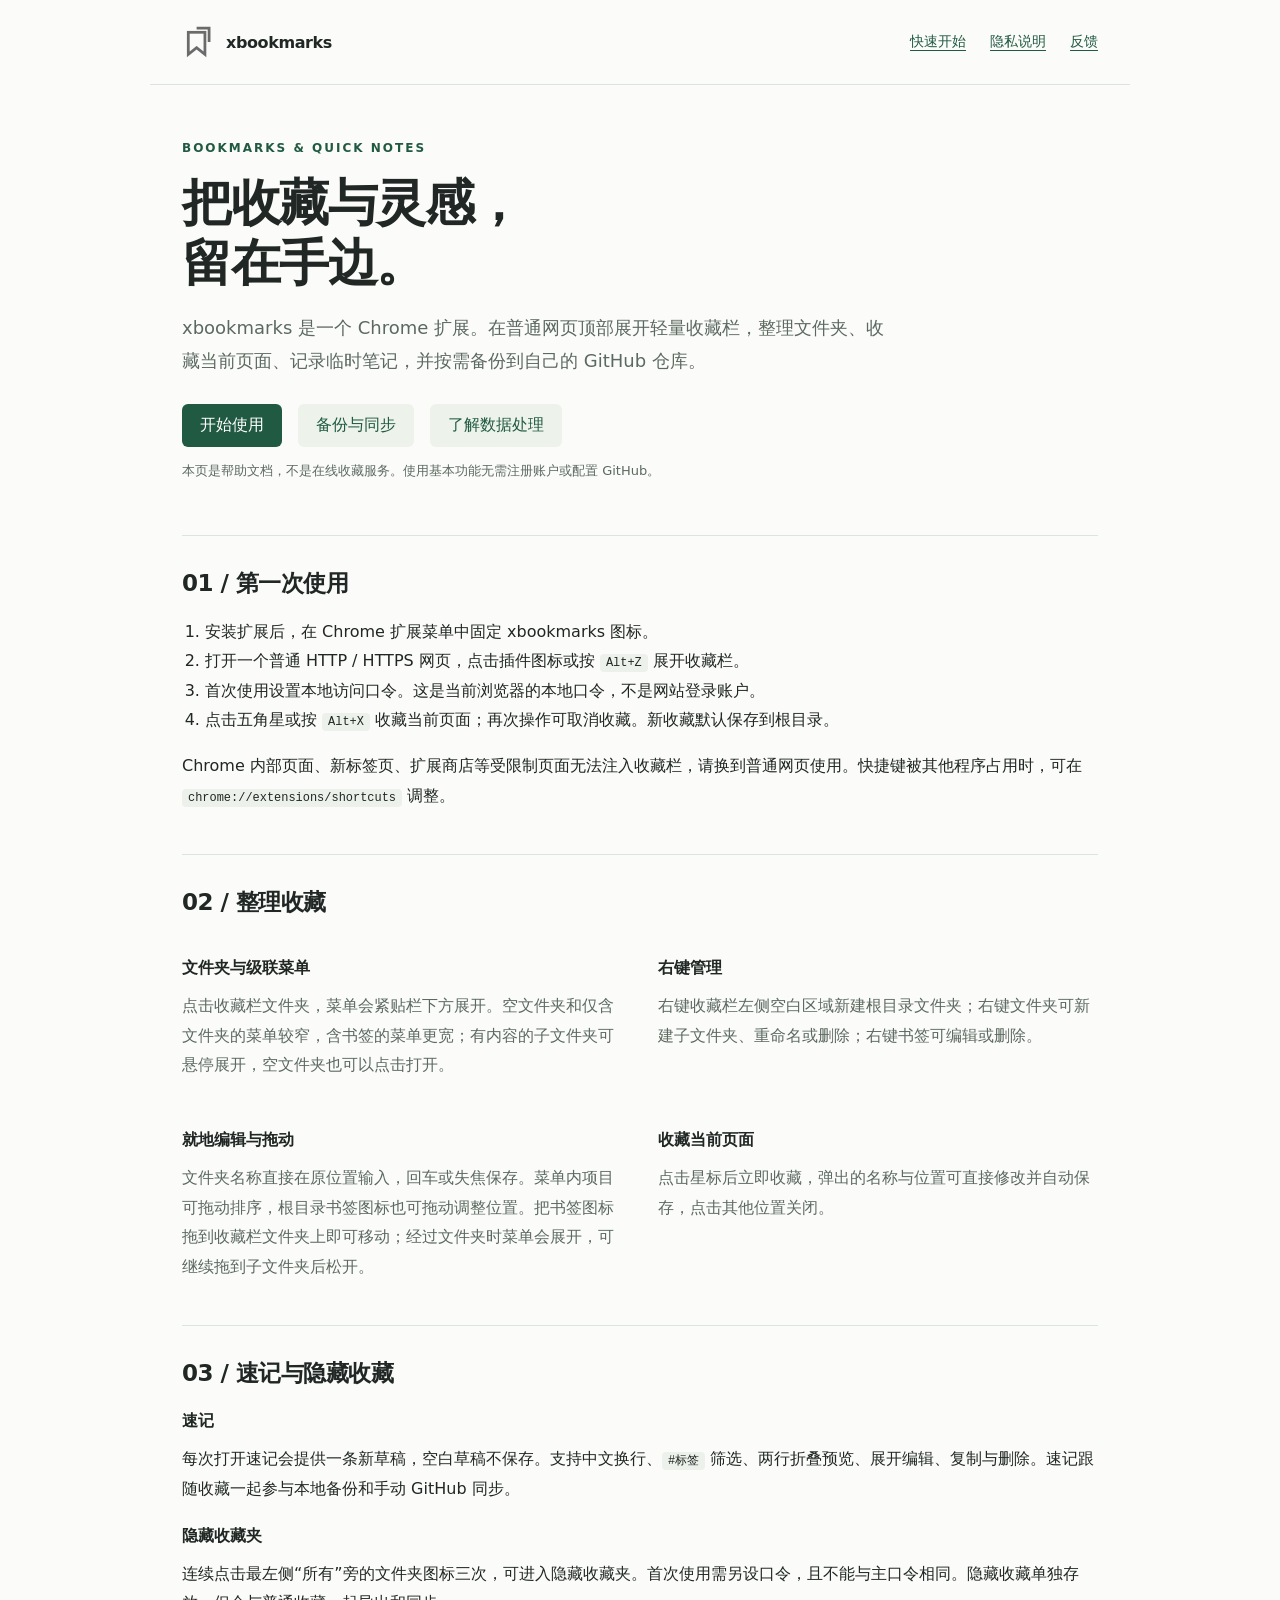
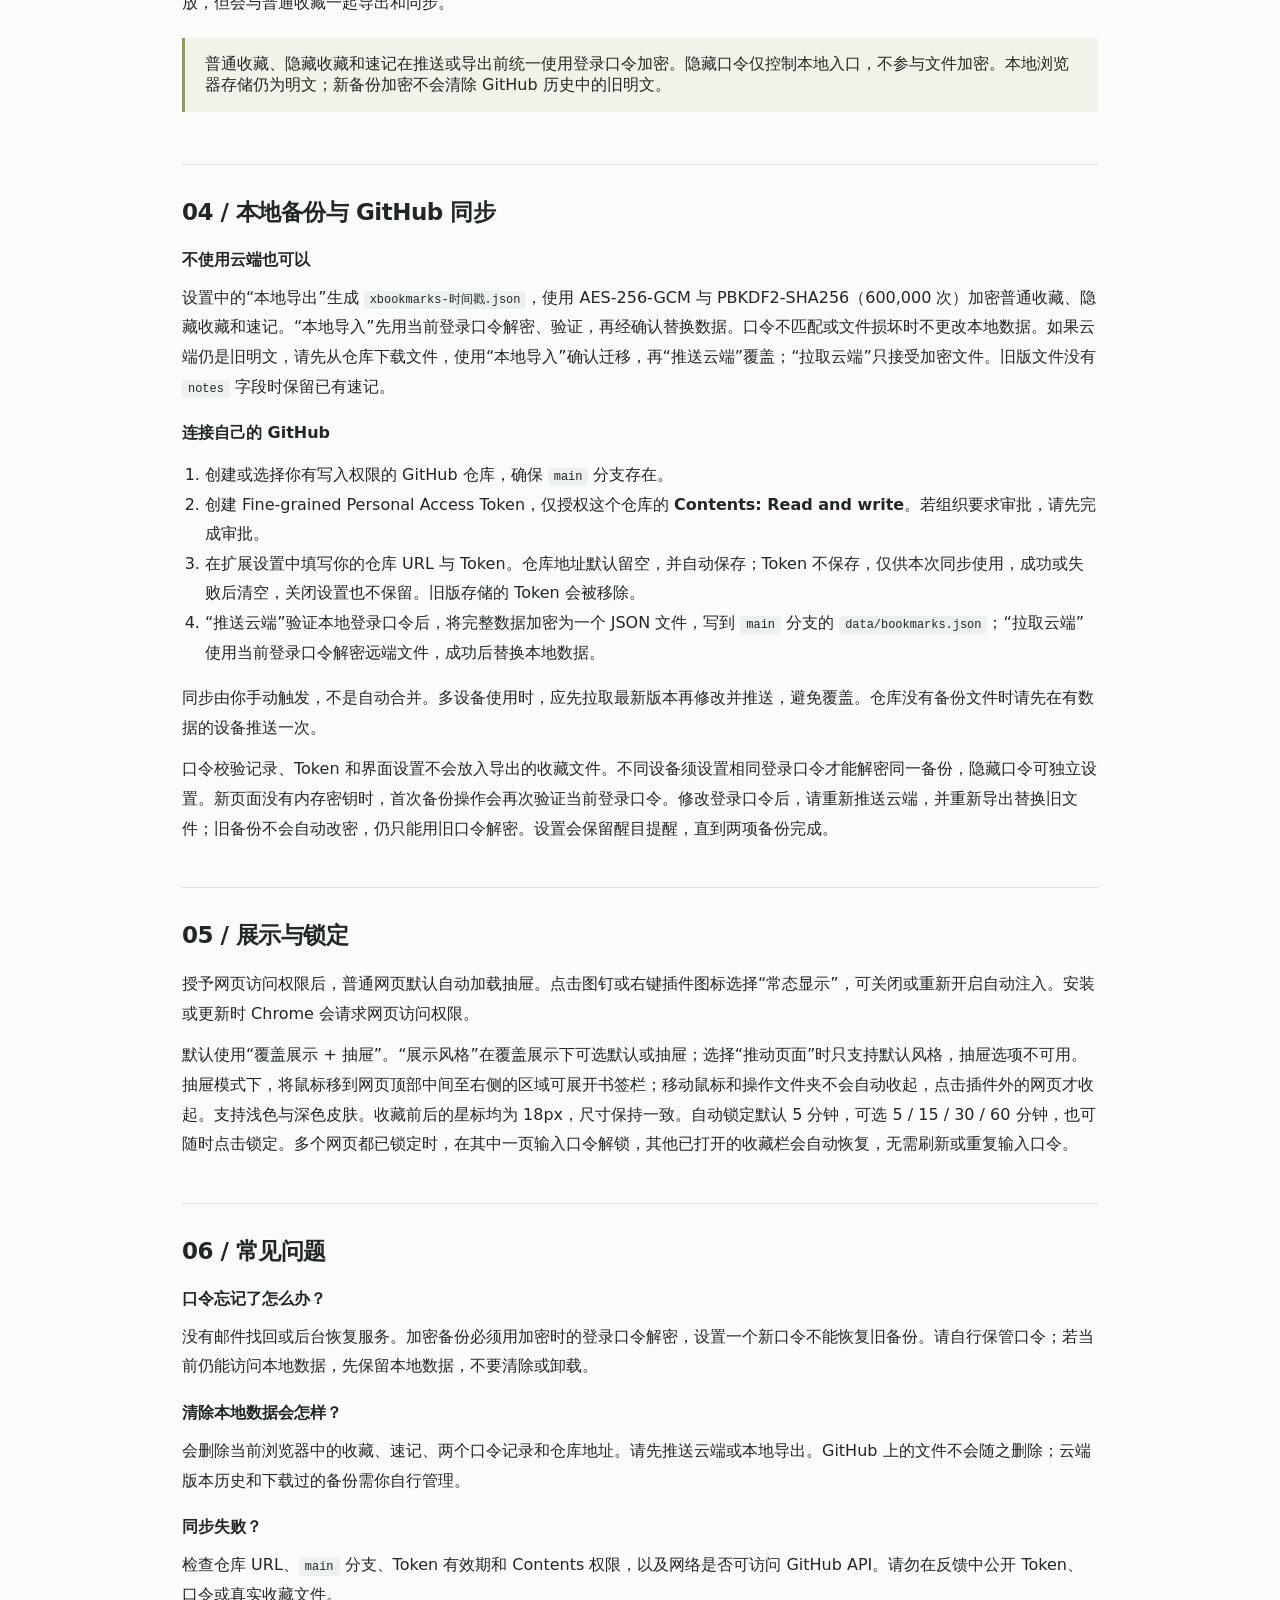
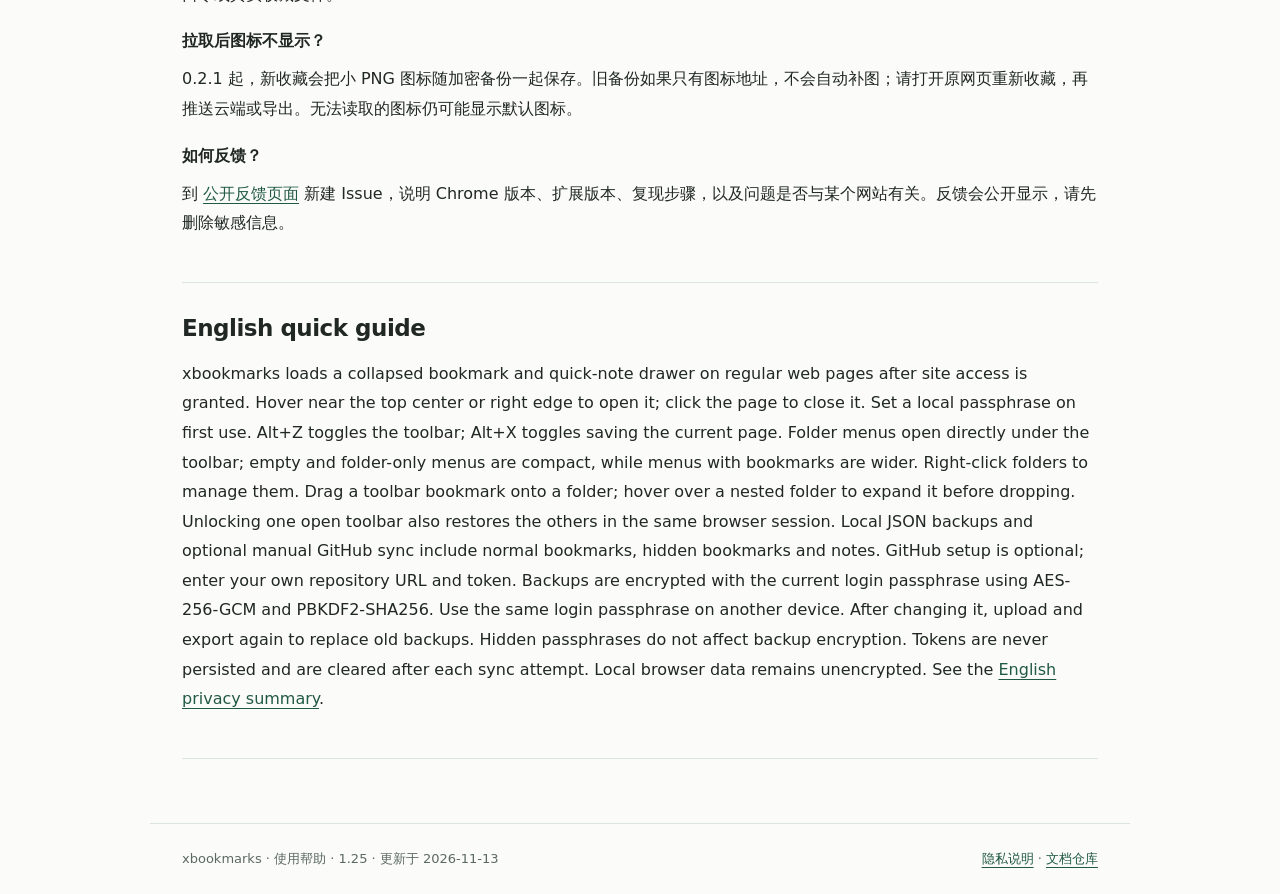
==== commit 31f7b077: "docs: update drawer help and site permissions" ====
--- a/index.html
+++ b/index.html
@@ -6,7 +6,7 @@
 <section><h2>02 / 整理收藏</h2><div class="grid"><div><h3>文件夹与级联菜单</h3><p>点击收藏栏文件夹，菜单会紧贴栏下方展开。空文件夹和仅含文件夹的菜单较窄，含书签的菜单更宽；有内容的子文件夹可悬停展开，空文件夹也可以点击打开。</p></div><div><h3>右键管理</h3><p>右键收藏栏左侧空白区域新建根目录文件夹；右键文件夹可新建子文件夹、重命名或删除；右键书签可编辑或删除。</p></div><div><h3>就地编辑与拖动</h3><p>文件夹名称直接在原位置输入，回车或失焦保存。菜单内项目可拖动排序，根目录书签图标也可拖动调整位置。把书签图标拖到收藏栏文件夹上即可移动；经过文件夹时菜单会展开，可继续拖到子文件夹后松开。</p></div><div><h3>收藏当前页面</h3><p>点击星标后立即收藏，弹出的名称与位置可直接修改并自动保存，点击其他位置关闭。</p></div></div></section>
 <section><h2>03 / 速记与隐藏收藏</h2><h3>速记</h3><p>每次打开速记会提供一条新草稿，空白草稿不保存。支持中文换行、<code>#标签</code> 筛选、两行折叠预览、展开编辑、复制与删除。速记跟随收藏一起参与本地备份和手动 GitHub 同步。</p><h3>隐藏收藏夹</h3><p>连续点击最左侧“所有”旁的文件夹图标三次，可进入隐藏收藏夹。首次使用需另设口令，且不能与主口令相同。隐藏收藏单独存放，但会与普通收藏一起导出和同步。</p><div class="notice">普通收藏、隐藏收藏和速记在推送或导出前统一使用登录口令加密。隐藏口令仅控制本地入口，不参与文件加密。本地浏览器存储仍为明文；新备份加密不会清除 GitHub 历史中的旧明文。</div></section>
 <section id="backup"><h2>04 / 本地备份与 GitHub 同步</h2><h3>不使用云端也可以</h3><p>设置中的“本地导出”生成 <code>xbookmarks-时间戳.json</code>，使用 AES-256-GCM 与 PBKDF2-SHA256（600,000 次）加密普通收藏、隐藏收藏和速记。“本地导入”先用当前登录口令解密、验证，再经确认替换数据。口令不匹配或文件损坏时不更改本地数据。如果云端仍是旧明文，请先从仓库下载文件，使用“本地导入”确认迁移，再“推送云端”覆盖；“拉取云端”只接受加密文件。旧版文件没有 <code>notes</code> 字段时保留已有速记。</p><h3>连接自己的 GitHub</h3><ol><li>创建或选择你有写入权限的 GitHub 仓库，确保 <code>main</code> 分支存在。</li><li>创建 Fine-grained Personal Access Token，仅授权这个仓库的 <strong>Contents: Read and write</strong>。若组织要求审批，请先完成审批。</li><li>在扩展设置中填写你的仓库 URL 与 Token。仓库地址默认留空，并自动保存；Token 不保存，仅供本次同步使用，成功或失败后清空，关闭设置也不保留。旧版存储的 Token 会被移除。</li><li>“推送云端”验证本地登录口令后，将完整数据加密为一个 JSON 文件，写到 <code>main</code> 分支的 <code>data/bookmarks.json</code>；“拉取云端”使用当前登录口令解密远端文件，成功后替换本地数据。</li></ol><p>同步由你手动触发，不是自动合并。多设备使用时，应先拉取最新版本再修改并推送，避免覆盖。仓库没有备份文件时请先在有数据的设备推送一次。</p><p>口令校验记录、Token 和界面设置不会放入导出的收藏文件。不同设备须设置相同登录口令才能解密同一备份，隐藏口令可独立设置。新页面没有内存密钥时，首次备份操作会再次验证当前登录口令。修改登录口令后，请重新推送云端，并重新导出替换旧文件；旧备份不会自动改密，仍只能用旧口令解密。设置会保留醒目提醒，直到两项备份完成。</p></section>
-<section><h2>05 / 展示与锁定</h2><p>点击图钉或右键插件图标选择“常态显示”，可在授权的网站自动显示收藏栏。开启时 Chrome 会请求网站访问权限；关闭后停止自动注入。</p><p>“书签栏展示方式”可选推动页面或覆盖展示，默认推动页面。“展示风格”可选默认或抽屉，默认保持原有显示。抽屉模式下，将鼠标移到网页顶部中间区域可展开书签栏；移动鼠标和操作文件夹不会自动收起，点击插件外的网页才收起。支持浅色与深色皮肤。收藏前后的星标均为 18px，尺寸保持一致。自动锁定默认 5 分钟，可选 5 / 15 / 30 / 60 分钟，也可随时点击锁定。多个网页都已锁定时，在其中一页输入口令解锁，其他已打开的收藏栏会自动恢复，无需刷新或重复输入口令。</p></section>
+<section><h2>05 / 展示与锁定</h2><p>授予网页访问权限后，普通网页默认自动加载抽屉。点击图钉或右键插件图标选择“常态显示”，可关闭或重新开启自动注入。安装或更新时 Chrome 会请求网页访问权限。</p><p>默认使用“覆盖展示 + 抽屉”。“展示风格”在覆盖展示下可选默认或抽屉；选择“推动页面”时只支持默认风格，抽屉选项不可用。抽屉模式下，将鼠标移到网页顶部中间至右侧的区域可展开书签栏；移动鼠标和操作文件夹不会自动收起，点击插件外的网页才收起。支持浅色与深色皮肤。收藏前后的星标均为 18px，尺寸保持一致。自动锁定默认 5 分钟，可选 5 / 15 / 30 / 60 分钟，也可随时点击锁定。多个网页都已锁定时，在其中一页输入口令解锁，其他已打开的收藏栏会自动恢复，无需刷新或重复输入口令。</p></section>
 <section><h2>06 / 常见问题</h2><h3>口令忘记了怎么办？</h3><p>没有邮件找回或后台恢复服务。加密备份必须用加密时的登录口令解密，设置一个新口令不能恢复旧备份。请自行保管口令；若当前仍能访问本地数据，先保留本地数据，不要清除或卸载。</p><h3>清除本地数据会怎样？</h3><p>会删除当前浏览器中的收藏、速记、两个口令记录和仓库地址。请先推送云端或本地导出。GitHub 上的文件不会随之删除；云端版本历史和下载过的备份需你自行管理。</p><h3>同步失败？</h3><p>检查仓库 URL、<code>main</code> 分支、Token 有效期和 Contents 权限，以及网络是否可访问 GitHub API。请勿在反馈中公开 Token、口令或真实收藏文件。</p><h3>拉取后图标不显示？</h3><p>0.2.1 起，新收藏会把小 PNG 图标随加密备份一起保存。旧备份如果只有图标地址，不会自动补图；请打开原网页重新收藏，再推送云端或导出。无法读取的图标仍可能显示默认图标。</p><h3>如何反馈？</h3><p>到 <a href="https://github.com/in23555/xbookmarks-help/issues">公开反馈页面</a> 新建 Issue，说明 Chrome 版本、扩展版本、复现步骤，以及问题是否与某个网站有关。反馈会公开显示，请先删除敏感信息。</p></section>
-<section lang="en"><h2>English quick guide</h2><p>xbookmarks adds a bookmark and quick-note toolbar to regular web pages. Set a local passphrase on first use. Alt+Z toggles the toolbar; Alt+X toggles saving the current page. Folder menus open directly under the toolbar; empty and folder-only menus are compact, while menus with bookmarks are wider. Right-click folders to manage them. Drag a toolbar bookmark onto a folder; hover over a nested folder to expand it before dropping. Unlocking one open toolbar also restores the others in the same browser session. Local JSON backups and optional manual GitHub sync include normal bookmarks, hidden bookmarks and notes. GitHub setup is optional; enter your own repository URL and token. Backups are encrypted with the current login passphrase using AES-256-GCM and PBKDF2-SHA256. Use the same login passphrase on another device. After changing it, upload and export again to replace old backups. Hidden passphrases do not affect backup encryption. Tokens are never persisted and are cleared after each sync attempt. Local browser data remains unencrypted. See the <a href="privacy.html#english">English privacy summary</a>.</p></section>
+<section lang="en"><h2>English quick guide</h2><p>xbookmarks loads a collapsed bookmark and quick-note drawer on regular web pages after site access is granted. Hover near the top center or right edge to open it; click the page to close it. Set a local passphrase on first use. Alt+Z toggles the toolbar; Alt+X toggles saving the current page. Folder menus open directly under the toolbar; empty and folder-only menus are compact, while menus with bookmarks are wider. Right-click folders to manage them. Drag a toolbar bookmark onto a folder; hover over a nested folder to expand it before dropping. Unlocking one open toolbar also restores the others in the same browser session. Local JSON backups and optional manual GitHub sync include normal bookmarks, hidden bookmarks and notes. GitHub setup is optional; enter your own repository URL and token. Backups are encrypted with the current login passphrase using AES-256-GCM and PBKDF2-SHA256. Use the same login passphrase on another device. After changing it, upload and export again to replace old backups. Hidden passphrases do not affect backup encryption. Tokens are never persisted and are cleared after each sync attempt. Local browser data remains unencrypted. See the <a href="privacy.html#english">English privacy summary</a>.</p></section>
 </main><footer><span>xbookmarks · 使用帮助 · 1.25 · 更新于 2026-11-13</span><span><a href="privacy.html">隐私说明</a> · <a href="https://github.com/in23555/xbookmarks-help">文档仓库</a></span></footer></body></html>
